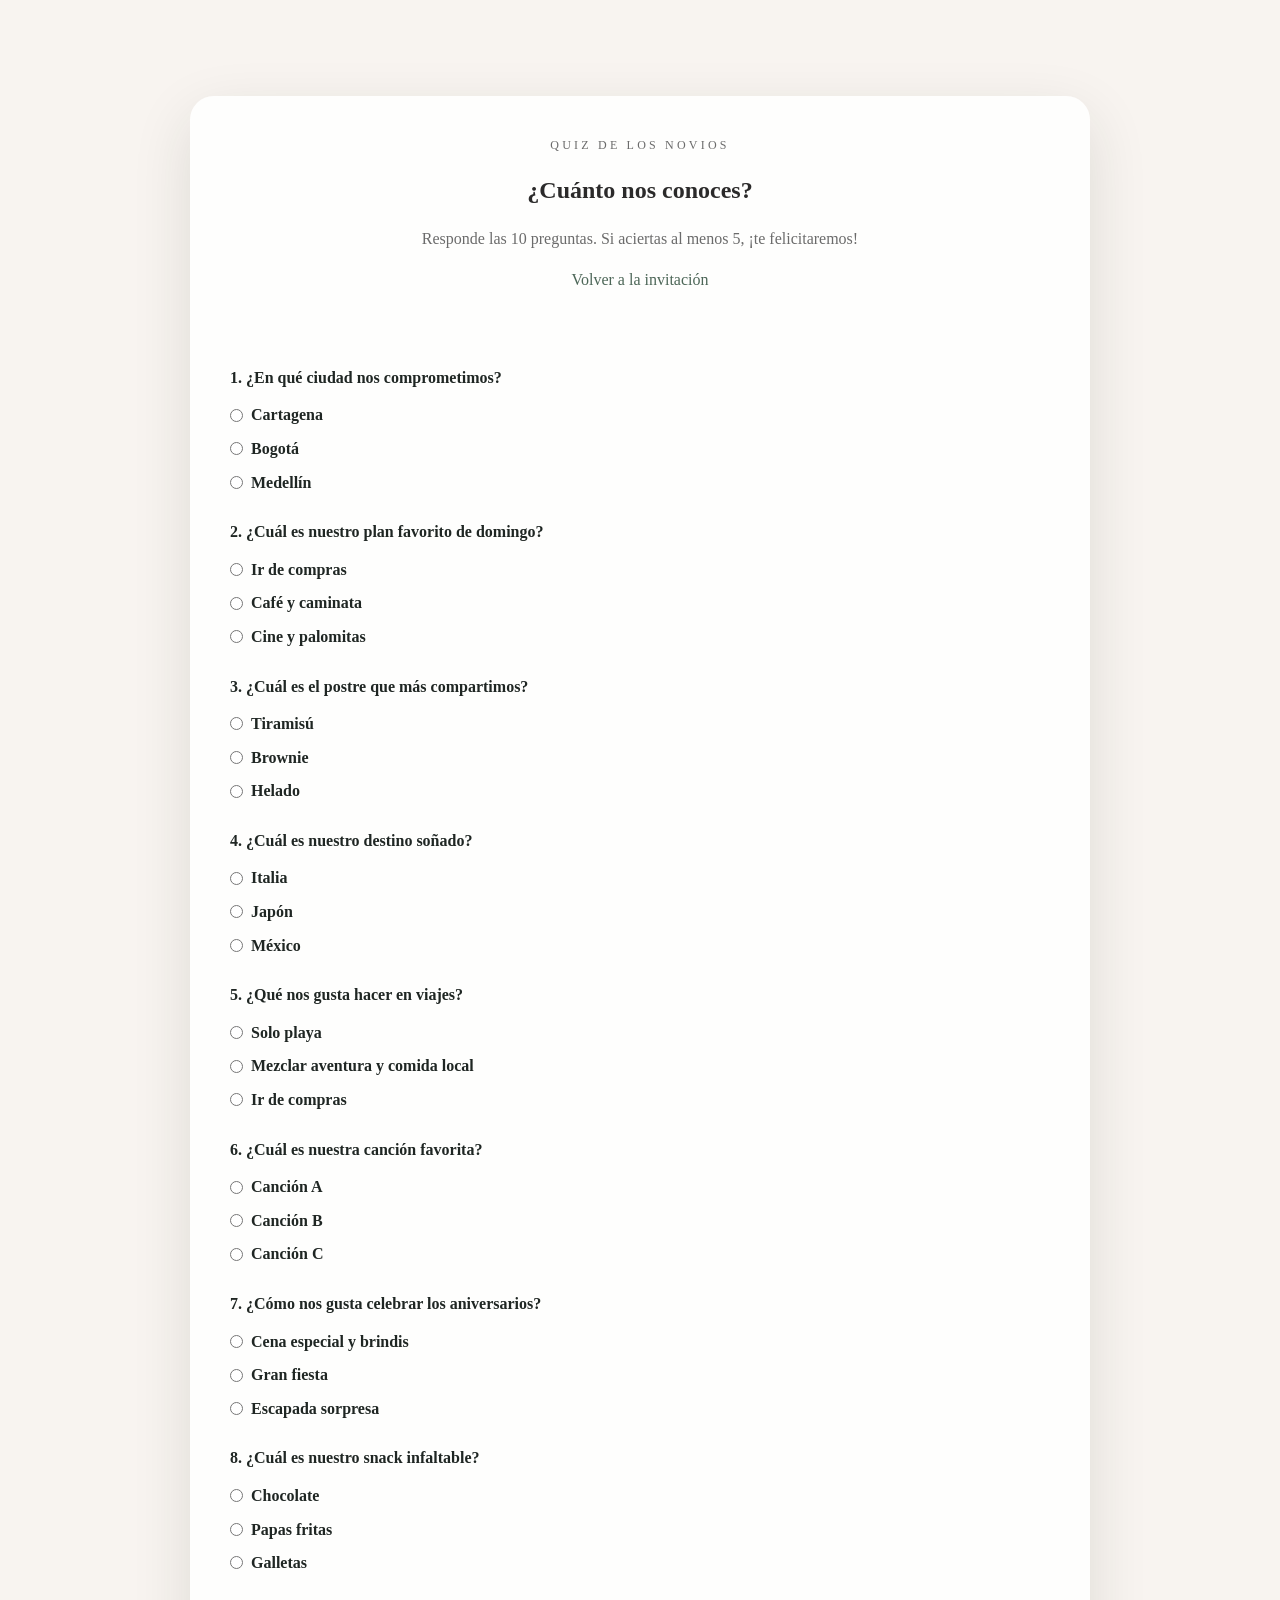
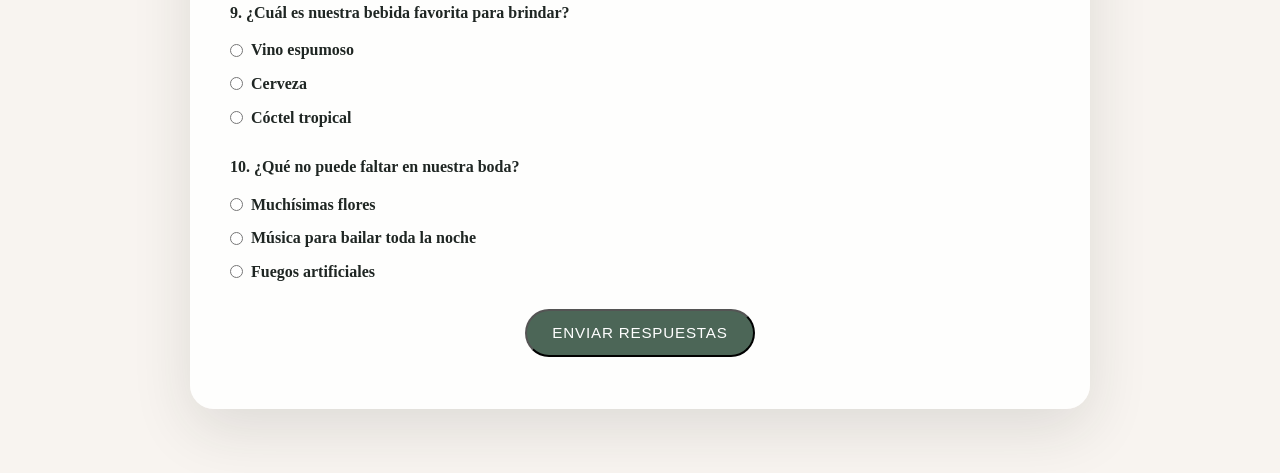
==== quiz.html @ 8220c8b2 "Update wedding site content and add quiz" ====
<!DOCTYPE html>
<html lang="es">
  <head>
    <meta charset="UTF-8" />
    <meta name="viewport" content="width=device-width, initial-scale=1.0" />
    <title>Quiz | Alejandra & Camilo</title>
    <link rel="stylesheet" href="styles.css" />
  </head>
  <body class="quiz-page">
    <main class="quiz-wrapper">
      <section class="quiz-card">
        <div class="section-heading">
          <p class="eyebrow">Quiz de los novios</p>
          <h1>¿Cuánto nos conoces?</h1>
          <p>Responde las 10 preguntas. Si aciertas al menos 5, ¡te felicitaremos!</p>
          <a class="text-link" href="index.html">Volver a la invitación</a>
        </div>

        <form class="quiz-form">
          <div class="quiz-question">
            <label>1. ¿En qué ciudad nos comprometimos?</label>
            <div class="quiz-options">
              <label><input type="radio" name="q1" value="cartagena" data-correct="true" /> Cartagena</label>
              <label><input type="radio" name="q1" value="bogota" /> Bogotá</label>
              <label><input type="radio" name="q1" value="medellin" /> Medellín</label>
            </div>
          </div>

          <div class="quiz-question">
            <label>2. ¿Cuál es nuestro plan favorito de domingo?</label>
            <div class="quiz-options">
              <label><input type="radio" name="q2" value="paseo" /> Ir de compras</label>
              <label><input type="radio" name="q2" value="cafe" data-correct="true" /> Café y caminata</label>
              <label><input type="radio" name="q2" value="cine" /> Cine y palomitas</label>
            </div>
          </div>

          <div class="quiz-question">
            <label>3. ¿Cuál es el postre que más compartimos?</label>
            <div class="quiz-options">
              <label><input type="radio" name="q3" value="tiramisu" data-correct="true" /> Tiramisú</label>
              <label><input type="radio" name="q3" value="brownie" /> Brownie</label>
              <label><input type="radio" name="q3" value="helado" /> Helado</label>
            </div>
          </div>

          <div class="quiz-question">
            <label>4. ¿Cuál es nuestro destino soñado?</label>
            <div class="quiz-options">
              <label><input type="radio" name="q4" value="italia" data-correct="true" /> Italia</label>
              <label><input type="radio" name="q4" value="japon" /> Japón</label>
              <label><input type="radio" name="q4" value="mexico" /> México</label>
            </div>
          </div>

          <div class="quiz-question">
            <label>5. ¿Qué nos gusta hacer en viajes?</label>
            <div class="quiz-options">
              <label><input type="radio" name="q5" value="playa" /> Solo playa</label>
              <label><input type="radio" name="q5" value="aventura" data-correct="true" /> Mezclar aventura y comida local</label>
              <label><input type="radio" name="q5" value="shopping" /> Ir de compras</label>
            </div>
          </div>

          <div class="quiz-question">
            <label>6. ¿Cuál es nuestra canción favorita?</label>
            <div class="quiz-options">
              <label><input type="radio" name="q6" value="cancion1" /> Canción A</label>
              <label><input type="radio" name="q6" value="cancion2" data-correct="true" /> Canción B</label>
              <label><input type="radio" name="q6" value="cancion3" /> Canción C</label>
            </div>
          </div>

          <div class="quiz-question">
            <label>7. ¿Cómo nos gusta celebrar los aniversarios?</label>
            <div class="quiz-options">
              <label><input type="radio" name="q7" value="cena" data-correct="true" /> Cena especial y brindis</label>
              <label><input type="radio" name="q7" value="fiesta" /> Gran fiesta</label>
              <label><input type="radio" name="q7" value="viaje" /> Escapada sorpresa</label>
            </div>
          </div>

          <div class="quiz-question">
            <label>8. ¿Cuál es nuestro snack infaltable?</label>
            <div class="quiz-options">
              <label><input type="radio" name="q8" value="chocolate" data-correct="true" /> Chocolate</label>
              <label><input type="radio" name="q8" value="papas" /> Papas fritas</label>
              <label><input type="radio" name="q8" value="galletas" /> Galletas</label>
            </div>
          </div>

          <div class="quiz-question">
            <label>9. ¿Cuál es nuestra bebida favorita para brindar?</label>
            <div class="quiz-options">
              <label><input type="radio" name="q9" value="vino" data-correct="true" /> Vino espumoso</label>
              <label><input type="radio" name="q9" value="cerveza" /> Cerveza</label>
              <label><input type="radio" name="q9" value="coctel" /> Cóctel tropical</label>
            </div>
          </div>

          <div class="quiz-question">
            <label>10. ¿Qué no puede faltar en nuestra boda?</label>
            <div class="quiz-options">
              <label><input type="radio" name="q10" value="flores" /> Muchísimas flores</label>
              <label><input type="radio" name="q10" value="baile" data-correct="true" /> Música para bailar toda la noche</label>
              <label><input type="radio" name="q10" value="fuegos" /> Fuegos artificiales</label>
            </div>
          </div>

          <div class="quiz-actions">
            <button class="primary-button" type="submit">Enviar respuestas</button>
            <p class="quiz-result" aria-live="polite"></p>
          </div>
        </form>
      </section>
    </main>

    <script src="quiz.js"></script>
  </body>
</html>
---- styles.css ----
:root {
  color-scheme: light;
  --white: #ffffff;
  --cream: #f8f4f0;
  --beige: #efe7df;
  --sage: #8ca595;
  --olive: #4c6657;
  --charcoal: #1f2623;
  --text: #2b2a2a;
  --muted: #6b6b6b;
  --shadow: 0 20px 60px rgba(31, 38, 35, 0.12);
}

* {
  box-sizing: border-box;
  margin: 0;
  padding: 0;
}

body {
  font-family: "Bodoni MT", "Didot", "Times New Roman", serif;
  color: var(--text);
  background: var(--cream);
  line-height: 1.6;
  scroll-behavior: smooth;
}

a {
  color: inherit;
  text-decoration: none;
}

.site-header {
  position: sticky;
  top: 0;
  z-index: 1000;
  background: rgba(248, 244, 240, 0.92);
  backdrop-filter: blur(10px);
  border-bottom: 1px solid rgba(31, 38, 35, 0.08);
}

.navbar {
  display: flex;
  align-items: center;
  justify-content: space-between;
  padding: 1rem 1.5rem;
  max-width: 1080px;
  margin: 0 auto;
  gap: 1rem;
}

.logo {
  font-family: "Bodoni MT", "Didot", "Times New Roman", serif;
  font-size: 1.2rem;
  letter-spacing: 0.12rem;
  text-transform: uppercase;
  color: var(--olive);
}

.nav-toggle {
  border: none;
  background: none;
  display: flex;
  flex-direction: column;
  gap: 0.35rem;
  cursor: pointer;
}

.nav-toggle span {
  width: 1.6rem;
  height: 2px;
  background: var(--charcoal);
  border-radius: 999px;
}

.nav-links {
  position: absolute;
  top: 100%;
  left: 0;
  right: 0;
  background: var(--cream);
  display: none;
  flex-direction: column;
  gap: 0.75rem;
  padding: 1rem 1.5rem 1.5rem;
  border-bottom: 1px solid rgba(31, 38, 35, 0.08);
}

.nav-links a {
  font-size: 0.95rem;
  color: var(--charcoal);
}

.nav-links.show {
  display: flex;
}

.language-toggle {
  border: 1px solid rgba(31, 38, 35, 0.2);
  background: var(--white);
  border-radius: 999px;
  padding: 0.4rem 0.9rem;
  font-size: 0.8rem;
  letter-spacing: 0.05rem;
  cursor: pointer;
  display: inline-flex;
  align-items: center;
  gap: 0.35rem;
  color: var(--muted);
}

.language-toggle .lang-option.active {
  color: var(--olive);
  font-weight: 600;
}

.language-toggle .lang-divider {
  color: var(--muted);
}

.hero {
  min-height: 85vh;
  display: flex;
  align-items: center;
  justify-content: center;
  background: linear-gradient(180deg, rgba(248, 244, 240, 0.9), rgba(248, 244, 240, 0.5)),
    url("[data-uri]") center/cover;
  padding: 6rem 1.5rem 4rem;
}

.hero-content {
  background: rgba(255, 255, 255, 0.68);
  padding: 2.5rem 2rem;
  border-radius: 24px;
  text-align: center;
  max-width: 520px;
  box-shadow: var(--shadow);
  display: grid;
  gap: 0.4rem;
  line-height: 1.2;
}

.eyebrow {
  text-transform: uppercase;
  letter-spacing: 0.2rem;
  font-size: 0.75rem;
  color: var(--sage);
  margin-bottom: 0.15rem;
}

.hero h1 {
  font-family: "Bodoni MT", "Didot", "Times New Roman", serif;
  font-size: clamp(2.6rem, 6vw, 3.6rem);
  color: var(--charcoal);
  margin-bottom: 0.2rem;
  font-weight: 500;
  line-height: 1.05;
}

html[lang="es"] .hero h1 {
  font-weight: 700;
}

.hero-date {
  color: var(--muted);
  margin-bottom: 0.9rem;
  line-height: 1.2;
}

.primary-button {
  display: inline-flex;
  align-items: center;
  justify-content: center;
  padding: 0.85rem 1.6rem;
  border-radius: 999px;
  background: var(--olive);
  color: var(--white);
  font-size: 0.95rem;
  letter-spacing: 0.05rem;
  text-transform: uppercase;
}

.section {
  padding: 4rem 1.5rem;
  max-width: 1080px;
  margin: 0 auto;
}

.section-heading {
  text-align: center;
  margin-bottom: 2.5rem;
  display: grid;
  gap: 1rem;
}

.section-heading h2 {
  font-family: "Bodoni MT", "Didot", "Times New Roman", serif;
  font-size: clamp(2rem, 4vw, 2.6rem);
  color: var(--charcoal);
}

.section-heading p {
  max-width: 650px;
  margin: 0 auto;
  color: var(--muted);
}

.card-grid {
  display: grid;
  gap: 1.5rem;
}

.media-grid {
  display: grid;
  gap: 1.5rem;
  margin-top: 2.5rem;
}

.media-card {
  background: var(--white);
  padding: 1rem;
  border-radius: 20px;
  box-shadow: var(--shadow);
  display: grid;
  gap: 0.75rem;
  text-align: center;
}

.media-card img,
.media-card iframe {
  width: 100%;
  border-radius: 16px;
  border: none;
  min-height: 260px;
}

.media-caption {
  color: var(--muted);
  font-size: 0.95rem;
}

.card {
  background: var(--white);
  padding: 1.8rem;
  border-radius: 20px;
  box-shadow: var(--shadow);
  text-align: center;
}

.card h3 {
  font-family: "Bodoni MT", "Didot", "Times New Roman", serif;
  margin-bottom: 0.5rem;
  font-size: 1.3rem;
  color: var(--charcoal);
}

.countdown {
  display: grid;
  gap: 1rem;
  grid-template-columns: repeat(auto-fit, minmax(120px, 1fr));
  max-width: 720px;
  margin: 0 auto;
}

.countdown-item {
  background: var(--white);
  border-radius: 20px;
  padding: 1.5rem 1rem;
  text-align: center;
  box-shadow: var(--shadow);
  display: grid;
  gap: 0.4rem;
}

.countdown-value {
  font-size: clamp(2rem, 4vw, 2.6rem);
  color: var(--charcoal);
  font-weight: 600;
}

.countdown-label {
  color: var(--muted);
  font-size: 0.9rem;
  text-transform: uppercase;
  letter-spacing: 0.08rem;
}

.card iframe {
  width: 100%;
  border: none;
  border-radius: 16px;
  min-height: 220px;
  margin-top: 1rem;
}

.text-link {
  font-weight: 500;
  color: var(--olive);
}

.accordion {
  max-width: 720px;
  margin: 0 auto;
  display: grid;
  gap: 0.75rem;
}

.accordion-item {
  display: flex;
  justify-content: space-between;
  align-items: center;
  width: 100%;
  background: var(--white);
  border: none;
  padding: 1rem 1.5rem;
  border-radius: 16px;
  font-size: 1rem;
  font-family: inherit;
  cursor: pointer;
  box-shadow: var(--shadow);
}

.accordion-panel {
  background: var(--white);
  padding: 0 1.5rem 1rem;
  border-radius: 0 0 16px 16px;
  display: none;
  margin-top: -0.75rem;
  box-shadow: var(--shadow);
  font-family: inherit;
}

.accordion-panel.open {
  display: block;
}

.accordion-icon {
  font-size: 1.3rem;
  color: var(--sage);
}

.registry-links {
  display: flex;
  flex-direction: column;
  gap: 0.75rem;
  align-items: center;
}

.registry-details {
  display: grid;
  gap: 1.5rem;
}

.registry-handle {
  font-weight: 600;
  color: var(--olive);
}

.list {
  list-style: none;
  display: grid;
  gap: 0.35rem;
  color: var(--muted);
  padding: 0;
  margin: 0.75rem 0 0;
}

.quiz-page {
  background: var(--cream);
}

.quiz-wrapper {
  min-height: 100vh;
  display: grid;
  place-items: center;
  padding: 6rem 1.5rem 4rem;
}

.quiz-card {
  width: min(900px, 100%);
  background: rgba(255, 255, 255, 0.9);
  border-radius: 24px;
  padding: 2.5rem;
  box-shadow: var(--shadow);
  display: grid;
  gap: 2rem;
}

.quiz-form {
  display: grid;
  gap: 1.5rem;
}

.quiz-question {
  display: grid;
  gap: 0.75rem;
}

.quiz-question label {
  font-weight: 600;
  color: var(--charcoal);
}

.quiz-options {
  display: grid;
  gap: 0.5rem;
  color: var(--muted);
}

.quiz-options label {
  display: flex;
  gap: 0.5rem;
  align-items: center;
}

.quiz-actions {
  display: flex;
  flex-direction: column;
  gap: 0.75rem;
  align-items: center;
}

.quiz-result {
  font-weight: 600;
  color: var(--olive);
}

.card .list {
  text-align: left;
}

.site-footer {
  padding: 2.5rem 1.5rem;
  text-align: center;
  background: var(--beige);
  display: grid;
  gap: 0.75rem;
}

@media (min-width: 768px) {
  .nav-toggle {
    display: none;
  }

  .nav-links {
    position: static;
    display: flex;
    flex-direction: row;
    gap: 1rem;
    padding: 0;
    border: none;
    background: transparent;
  }

  .hero {
    padding-top: 7rem;
  }

  .card-grid {
    grid-template-columns: repeat(2, minmax(0, 1fr));
  }

  .media-grid,
  .registry-details {
    grid-template-columns: repeat(2, minmax(0, 1fr));
  }
}

@media (min-width: 1024px) {
  .section {
    padding: 5rem 2rem;
  }
}
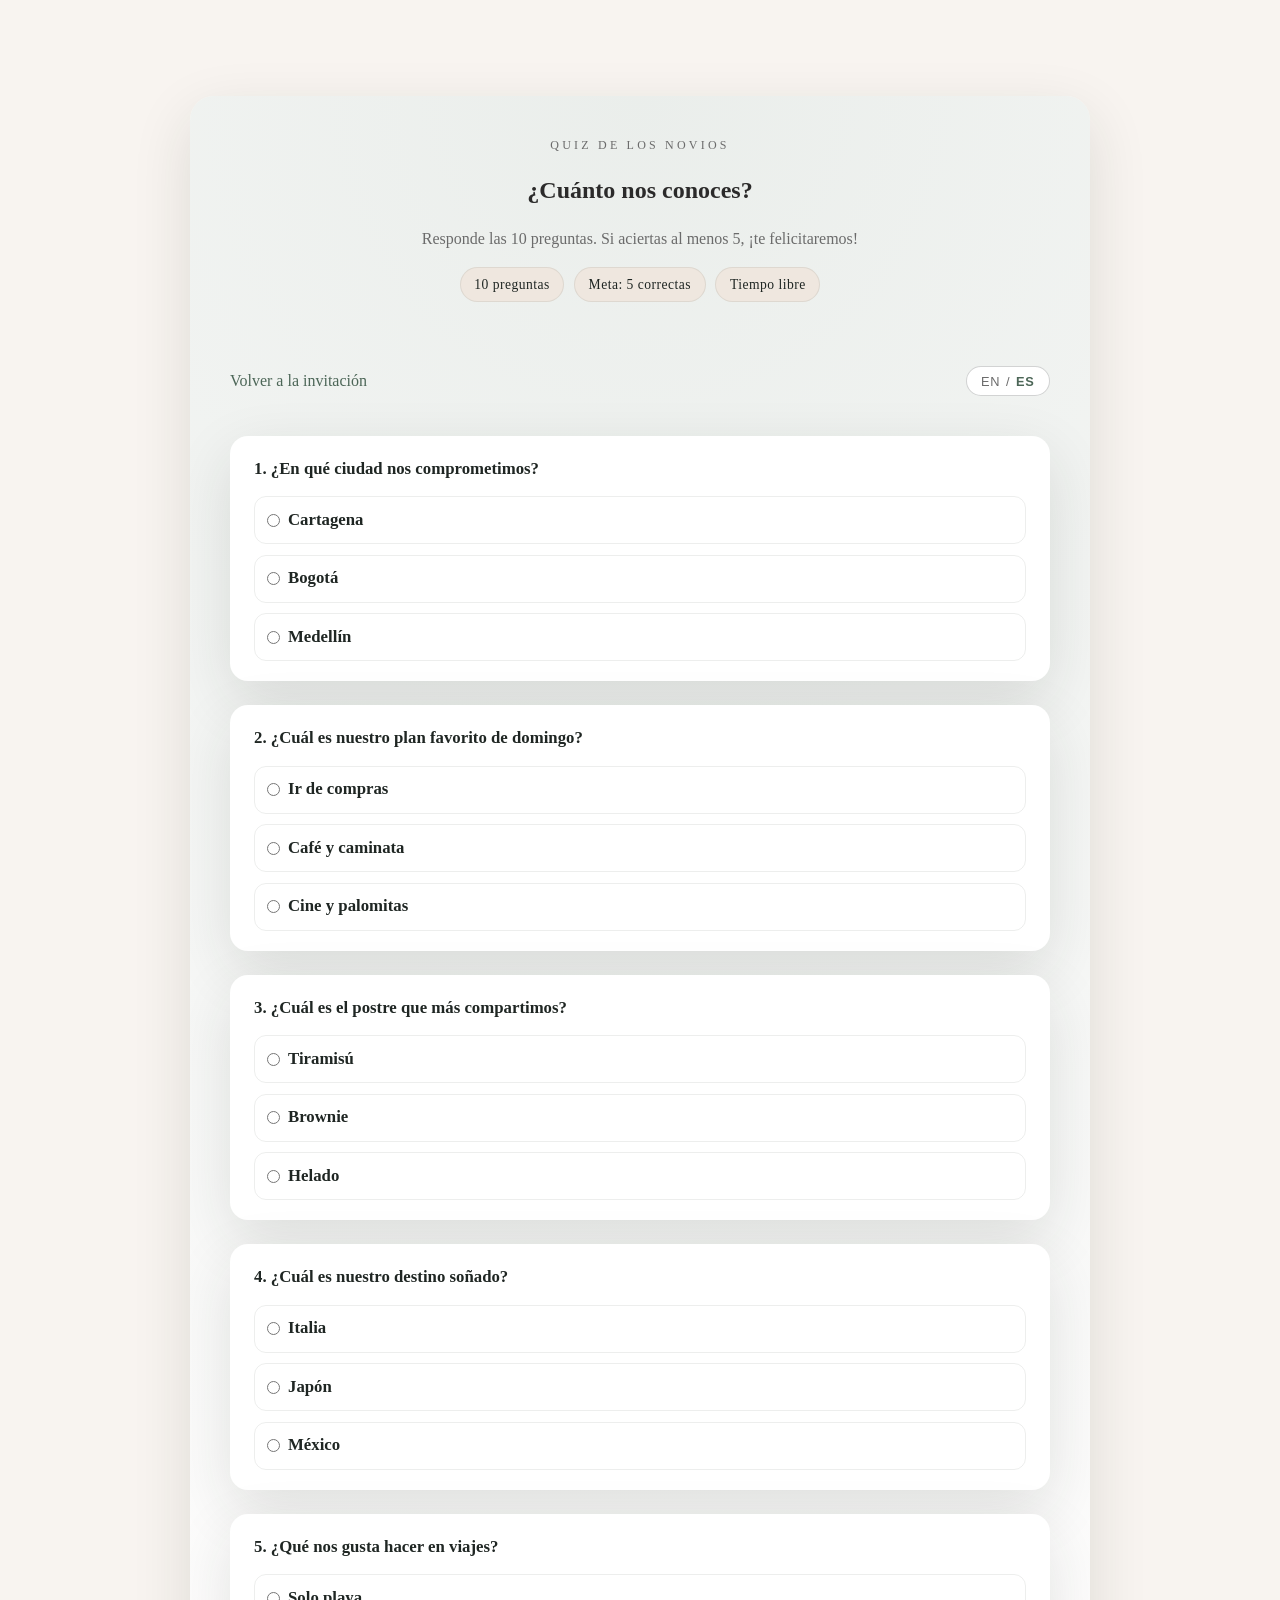
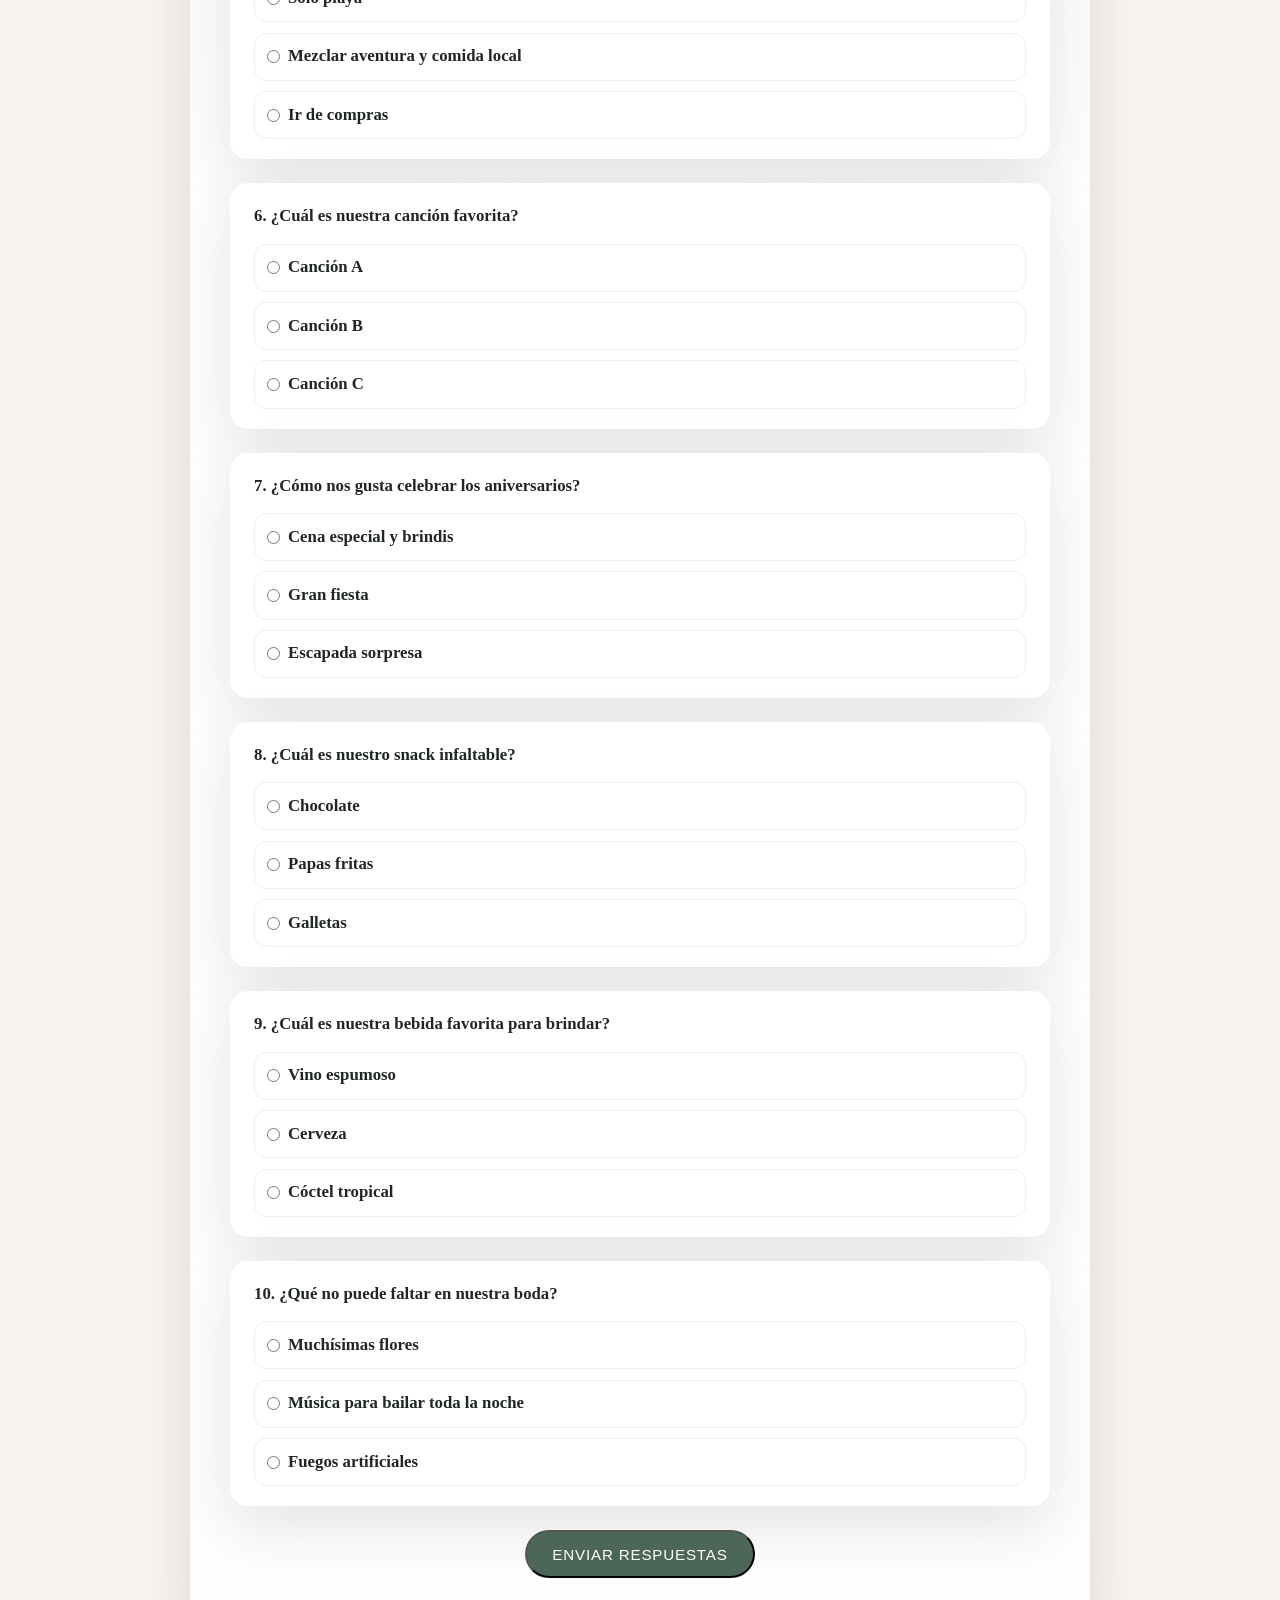
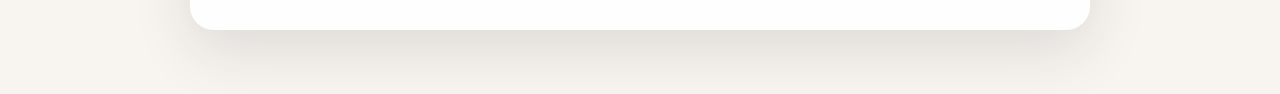
==== commit b5e95f59: "Enhance quiz styling and nav label" ====
--- a/quiz.html
+++ b/quiz.html
@@ -9,106 +9,120 @@
   <body class="quiz-page">
     <main class="quiz-wrapper">
       <section class="quiz-card">
-        <div class="section-heading">
-          <p class="eyebrow">Quiz de los novios</p>
-          <h1>¿Cuánto nos conoces?</h1>
-          <p>Responde las 10 preguntas. Si aciertas al menos 5, ¡te felicitaremos!</p>
-          <a class="text-link" href="index.html">Volver a la invitación</a>
-        </div>
+        <header class="quiz-header">
+          <div class="section-heading">
+            <p class="eyebrow" data-i18n="quiz_eyebrow">Quiz de los novios</p>
+            <h1 data-i18n="quiz_title_main">¿Cuánto nos conoces?</h1>
+            <p data-i18n="quiz_intro">Responde las 10 preguntas. Si aciertas al menos 5, ¡te felicitaremos!</p>
+            <div class="quiz-meta">
+              <span class="quiz-badge" data-i18n="quiz_questions">10 preguntas</span>
+              <span class="quiz-badge" data-i18n="quiz_goal">Meta: 5 correctas</span>
+              <span class="quiz-badge" data-i18n="quiz_time">Tiempo libre</span>
+            </div>
+          </div>
+          <div class="quiz-header-actions">
+            <a class="text-link" href="index.html" data-i18n="quiz_back">Volver a la invitación</a>
+            <button class="language-toggle" id="quizLanguageToggle" type="button" aria-label="Toggle language">
+              <span class="lang-option" data-lang="en">EN</span>
+              <span class="lang-divider">/</span>
+              <span class="lang-option" data-lang="es">ES</span>
+            </button>
+          </div>
+        </header>
 
         <form class="quiz-form">
           <div class="quiz-question">
-            <label>1. ¿En qué ciudad nos comprometimos?</label>
+            <label><span data-i18n="quiz_q1">1. ¿En qué ciudad nos comprometimos?</span></label>
             <div class="quiz-options">
-              <label><input type="radio" name="q1" value="cartagena" data-correct="true" /> Cartagena</label>
-              <label><input type="radio" name="q1" value="bogota" /> Bogotá</label>
-              <label><input type="radio" name="q1" value="medellin" /> Medellín</label>
+              <label><input type="radio" name="q1" value="cartagena" data-correct="true" /> <span data-i18n="quiz_q1_a1">Cartagena</span></label>
+              <label><input type="radio" name="q1" value="bogota" /> <span data-i18n="quiz_q1_a2">Bogotá</span></label>
+              <label><input type="radio" name="q1" value="medellin" /> <span data-i18n="quiz_q1_a3">Medellín</span></label>
             </div>
           </div>
 
           <div class="quiz-question">
-            <label>2. ¿Cuál es nuestro plan favorito de domingo?</label>
+            <label><span data-i18n="quiz_q2">2. ¿Cuál es nuestro plan favorito de domingo?</span></label>
             <div class="quiz-options">
-              <label><input type="radio" name="q2" value="paseo" /> Ir de compras</label>
-              <label><input type="radio" name="q2" value="cafe" data-correct="true" /> Café y caminata</label>
-              <label><input type="radio" name="q2" value="cine" /> Cine y palomitas</label>
+              <label><input type="radio" name="q2" value="paseo" /> <span data-i18n="quiz_q2_a1">Ir de compras</span></label>
+              <label><input type="radio" name="q2" value="cafe" data-correct="true" /> <span data-i18n="quiz_q2_a2">Café y caminata</span></label>
+              <label><input type="radio" name="q2" value="cine" /> <span data-i18n="quiz_q2_a3">Cine y palomitas</span></label>
             </div>
           </div>
 
           <div class="quiz-question">
-            <label>3. ¿Cuál es el postre que más compartimos?</label>
+            <label><span data-i18n="quiz_q3">3. ¿Cuál es el postre que más compartimos?</span></label>
             <div class="quiz-options">
-              <label><input type="radio" name="q3" value="tiramisu" data-correct="true" /> Tiramisú</label>
-              <label><input type="radio" name="q3" value="brownie" /> Brownie</label>
-              <label><input type="radio" name="q3" value="helado" /> Helado</label>
+              <label><input type="radio" name="q3" value="tiramisu" data-correct="true" /> <span data-i18n="quiz_q3_a1">Tiramisú</span></label>
+              <label><input type="radio" name="q3" value="brownie" /> <span data-i18n="quiz_q3_a2">Brownie</span></label>
+              <label><input type="radio" name="q3" value="helado" /> <span data-i18n="quiz_q3_a3">Helado</span></label>
             </div>
           </div>
 
           <div class="quiz-question">
-            <label>4. ¿Cuál es nuestro destino soñado?</label>
+            <label><span data-i18n="quiz_q4">4. ¿Cuál es nuestro destino soñado?</span></label>
             <div class="quiz-options">
-              <label><input type="radio" name="q4" value="italia" data-correct="true" /> Italia</label>
-              <label><input type="radio" name="q4" value="japon" /> Japón</label>
-              <label><input type="radio" name="q4" value="mexico" /> México</label>
+              <label><input type="radio" name="q4" value="italia" data-correct="true" /> <span data-i18n="quiz_q4_a1">Italia</span></label>
+              <label><input type="radio" name="q4" value="japon" /> <span data-i18n="quiz_q4_a2">Japón</span></label>
+              <label><input type="radio" name="q4" value="mexico" /> <span data-i18n="quiz_q4_a3">México</span></label>
             </div>
           </div>
 
           <div class="quiz-question">
-            <label>5. ¿Qué nos gusta hacer en viajes?</label>
+            <label><span data-i18n="quiz_q5">5. ¿Qué nos gusta hacer en viajes?</span></label>
             <div class="quiz-options">
-              <label><input type="radio" name="q5" value="playa" /> Solo playa</label>
-              <label><input type="radio" name="q5" value="aventura" data-correct="true" /> Mezclar aventura y comida local</label>
-              <label><input type="radio" name="q5" value="shopping" /> Ir de compras</label>
+              <label><input type="radio" name="q5" value="playa" /> <span data-i18n="quiz_q5_a1">Solo playa</span></label>
+              <label><input type="radio" name="q5" value="aventura" data-correct="true" /> <span data-i18n="quiz_q5_a2">Mezclar aventura y comida local</span></label>
+              <label><input type="radio" name="q5" value="shopping" /> <span data-i18n="quiz_q5_a3">Ir de compras</span></label>
             </div>
           </div>
 
           <div class="quiz-question">
-            <label>6. ¿Cuál es nuestra canción favorita?</label>
+            <label><span data-i18n="quiz_q6">6. ¿Cuál es nuestra canción favorita?</span></label>
             <div class="quiz-options">
-              <label><input type="radio" name="q6" value="cancion1" /> Canción A</label>
-              <label><input type="radio" name="q6" value="cancion2" data-correct="true" /> Canción B</label>
-              <label><input type="radio" name="q6" value="cancion3" /> Canción C</label>
+              <label><input type="radio" name="q6" value="cancion1" /> <span data-i18n="quiz_q6_a1">Canción A</span></label>
+              <label><input type="radio" name="q6" value="cancion2" data-correct="true" /> <span data-i18n="quiz_q6_a2">Canción B</span></label>
+              <label><input type="radio" name="q6" value="cancion3" /> <span data-i18n="quiz_q6_a3">Canción C</span></label>
             </div>
           </div>
 
           <div class="quiz-question">
-            <label>7. ¿Cómo nos gusta celebrar los aniversarios?</label>
+            <label><span data-i18n="quiz_q7">7. ¿Cómo nos gusta celebrar los aniversarios?</span></label>
             <div class="quiz-options">
-              <label><input type="radio" name="q7" value="cena" data-correct="true" /> Cena especial y brindis</label>
-              <label><input type="radio" name="q7" value="fiesta" /> Gran fiesta</label>
-              <label><input type="radio" name="q7" value="viaje" /> Escapada sorpresa</label>
+              <label><input type="radio" name="q7" value="cena" data-correct="true" /> <span data-i18n="quiz_q7_a1">Cena especial y brindis</span></label>
+              <label><input type="radio" name="q7" value="fiesta" /> <span data-i18n="quiz_q7_a2">Gran fiesta</span></label>
+              <label><input type="radio" name="q7" value="viaje" /> <span data-i18n="quiz_q7_a3">Escapada sorpresa</span></label>
             </div>
           </div>
 
           <div class="quiz-question">
-            <label>8. ¿Cuál es nuestro snack infaltable?</label>
+            <label><span data-i18n="quiz_q8">8. ¿Cuál es nuestro snack infaltable?</span></label>
             <div class="quiz-options">
-              <label><input type="radio" name="q8" value="chocolate" data-correct="true" /> Chocolate</label>
-              <label><input type="radio" name="q8" value="papas" /> Papas fritas</label>
-              <label><input type="radio" name="q8" value="galletas" /> Galletas</label>
+              <label><input type="radio" name="q8" value="chocolate" data-correct="true" /> <span data-i18n="quiz_q8_a1">Chocolate</span></label>
+              <label><input type="radio" name="q8" value="papas" /> <span data-i18n="quiz_q8_a2">Papas fritas</span></label>
+              <label><input type="radio" name="q8" value="galletas" /> <span data-i18n="quiz_q8_a3">Galletas</span></label>
             </div>
           </div>
 
           <div class="quiz-question">
-            <label>9. ¿Cuál es nuestra bebida favorita para brindar?</label>
+            <label><span data-i18n="quiz_q9">9. ¿Cuál es nuestra bebida favorita para brindar?</span></label>
             <div class="quiz-options">
-              <label><input type="radio" name="q9" value="vino" data-correct="true" /> Vino espumoso</label>
-              <label><input type="radio" name="q9" value="cerveza" /> Cerveza</label>
-              <label><input type="radio" name="q9" value="coctel" /> Cóctel tropical</label>
+              <label><input type="radio" name="q9" value="vino" data-correct="true" /> <span data-i18n="quiz_q9_a1">Vino espumoso</span></label>
+              <label><input type="radio" name="q9" value="cerveza" /> <span data-i18n="quiz_q9_a2">Cerveza</span></label>
+              <label><input type="radio" name="q9" value="coctel" /> <span data-i18n="quiz_q9_a3">Cóctel tropical</span></label>
             </div>
           </div>
 
           <div class="quiz-question">
-            <label>10. ¿Qué no puede faltar en nuestra boda?</label>
+            <label><span data-i18n="quiz_q10">10. ¿Qué no puede faltar en nuestra boda?</span></label>
             <div class="quiz-options">
-              <label><input type="radio" name="q10" value="flores" /> Muchísimas flores</label>
-              <label><input type="radio" name="q10" value="baile" data-correct="true" /> Música para bailar toda la noche</label>
-              <label><input type="radio" name="q10" value="fuegos" /> Fuegos artificiales</label>
+              <label><input type="radio" name="q10" value="flores" /> <span data-i18n="quiz_q10_a1">Muchísimas flores</span></label>
+              <label><input type="radio" name="q10" value="baile" data-correct="true" /> <span data-i18n="quiz_q10_a2">Música para bailar toda la noche</span></label>
+              <label><input type="radio" name="q10" value="fuegos" /> <span data-i18n="quiz_q10_a3">Fuegos artificiales</span></label>
             </div>
           </div>
 
           <div class="quiz-actions">
-            <button class="primary-button" type="submit">Enviar respuestas</button>
+            <button class="primary-button" type="submit" data-i18n="quiz_submit">Enviar respuestas</button>
             <p class="quiz-result" aria-live="polite"></p>
           </div>
         </form>
--- a/styles.css
+++ b/styles.css
@@ -129,15 +129,15 @@
 }
 
 .hero-content {
-  background: rgba(255, 255, 255, 0.68);
-  padding: 2.5rem 2rem;
+  background: rgba(255, 255, 255, 0.55);
+  padding: 2.25rem 2rem;
   border-radius: 24px;
   text-align: center;
   max-width: 520px;
   box-shadow: var(--shadow);
   display: grid;
-  gap: 0.4rem;
-  line-height: 1.2;
+  gap: 0.3rem;
+  line-height: 1.15;
 }
 
 .eyebrow {
@@ -152,7 +152,7 @@
   font-family: "Bodoni MT", "Didot", "Times New Roman", serif;
   font-size: clamp(2.6rem, 6vw, 3.6rem);
   color: var(--charcoal);
-  margin-bottom: 0.2rem;
+  margin-bottom: 0.35rem;
   font-weight: 500;
   line-height: 1.05;
 }
@@ -161,10 +161,22 @@
   font-weight: 700;
 }
 
+.hero-names {
+  display: grid;
+  justify-items: center;
+  gap: 0.25rem;
+}
+
+.hero-ampersand {
+  font-size: 1.4rem;
+  color: var(--olive);
+  letter-spacing: 0.15rem;
+}
+
 .hero-date {
   color: var(--muted);
-  margin-bottom: 0.9rem;
-  line-height: 1.2;
+  margin-bottom: 1rem;
+  line-height: 1.25;
 }
 
 .primary-button {
@@ -378,12 +390,58 @@
 
 .quiz-card {
   width: min(900px, 100%);
-  background: rgba(255, 255, 255, 0.9);
+  background: rgba(255, 255, 255, 0.94);
   border-radius: 24px;
   padding: 2.5rem;
   box-shadow: var(--shadow);
   display: grid;
-  gap: 2rem;
+  gap: 2.5rem;
+  position: relative;
+  overflow: hidden;
+}
+
+.quiz-card::before {
+  content: "";
+  position: absolute;
+  inset: 0;
+  background: radial-gradient(circle at top, rgba(140, 165, 149, 0.18), transparent 55%);
+  pointer-events: none;
+  z-index: 0;
+}
+
+.quiz-card > * {
+  position: relative;
+  z-index: 1;
+}
+
+.quiz-header {
+  display: grid;
+  gap: 1.5rem;
+}
+
+.quiz-header-actions {
+  display: flex;
+  flex-wrap: wrap;
+  gap: 1rem;
+  align-items: center;
+  justify-content: space-between;
+}
+
+.quiz-meta {
+  display: flex;
+  flex-wrap: wrap;
+  justify-content: center;
+  gap: 0.6rem;
+}
+
+.quiz-badge {
+  background: var(--beige);
+  color: var(--charcoal);
+  border-radius: 999px;
+  padding: 0.35rem 0.85rem;
+  font-size: 0.85rem;
+  letter-spacing: 0.03rem;
+  border: 1px solid rgba(31, 38, 35, 0.08);
 }
 
 .quiz-form {
@@ -393,24 +451,42 @@
 
 .quiz-question {
   display: grid;
-  gap: 0.75rem;
+  gap: 0.85rem;
+  background: var(--white);
+  border-radius: 18px;
+  padding: 1.25rem 1.5rem;
+  box-shadow: var(--shadow);
 }
 
 .quiz-question label {
   font-weight: 600;
   color: var(--charcoal);
+  font-size: 1.05rem;
 }
 
 .quiz-options {
   display: grid;
+  gap: 0.65rem;
+  color: var(--muted);
+}
+
+.quiz-options label {
+  display: flex;
   gap: 0.5rem;
-  color: var(--muted);
-}
-
-.quiz-options label {
-  display: flex;
-  gap: 0.5rem;
-  align-items: center;
+  align-items: center;
+  padding: 0.6rem 0.75rem;
+  border-radius: 12px;
+  border: 1px solid rgba(31, 38, 35, 0.08);
+  transition: background 0.2s ease, border-color 0.2s ease;
+}
+
+.quiz-options input {
+  accent-color: var(--olive);
+}
+
+.quiz-options label:hover {
+  background: rgba(140, 165, 149, 0.12);
+  border-color: rgba(76, 102, 87, 0.2);
 }
 
 .quiz-actions {
@@ -418,11 +494,27 @@
   flex-direction: column;
   gap: 0.75rem;
   align-items: center;
+  text-align: center;
 }
 
 .quiz-result {
   font-weight: 600;
   color: var(--olive);
+}
+
+@media (max-width: 640px) {
+  .quiz-card {
+    padding: 2rem 1.5rem;
+  }
+
+  .quiz-header-actions {
+    flex-direction: column;
+    align-items: center;
+  }
+
+  .quiz-actions .primary-button {
+    width: 100%;
+  }
 }
 
 .card .list {
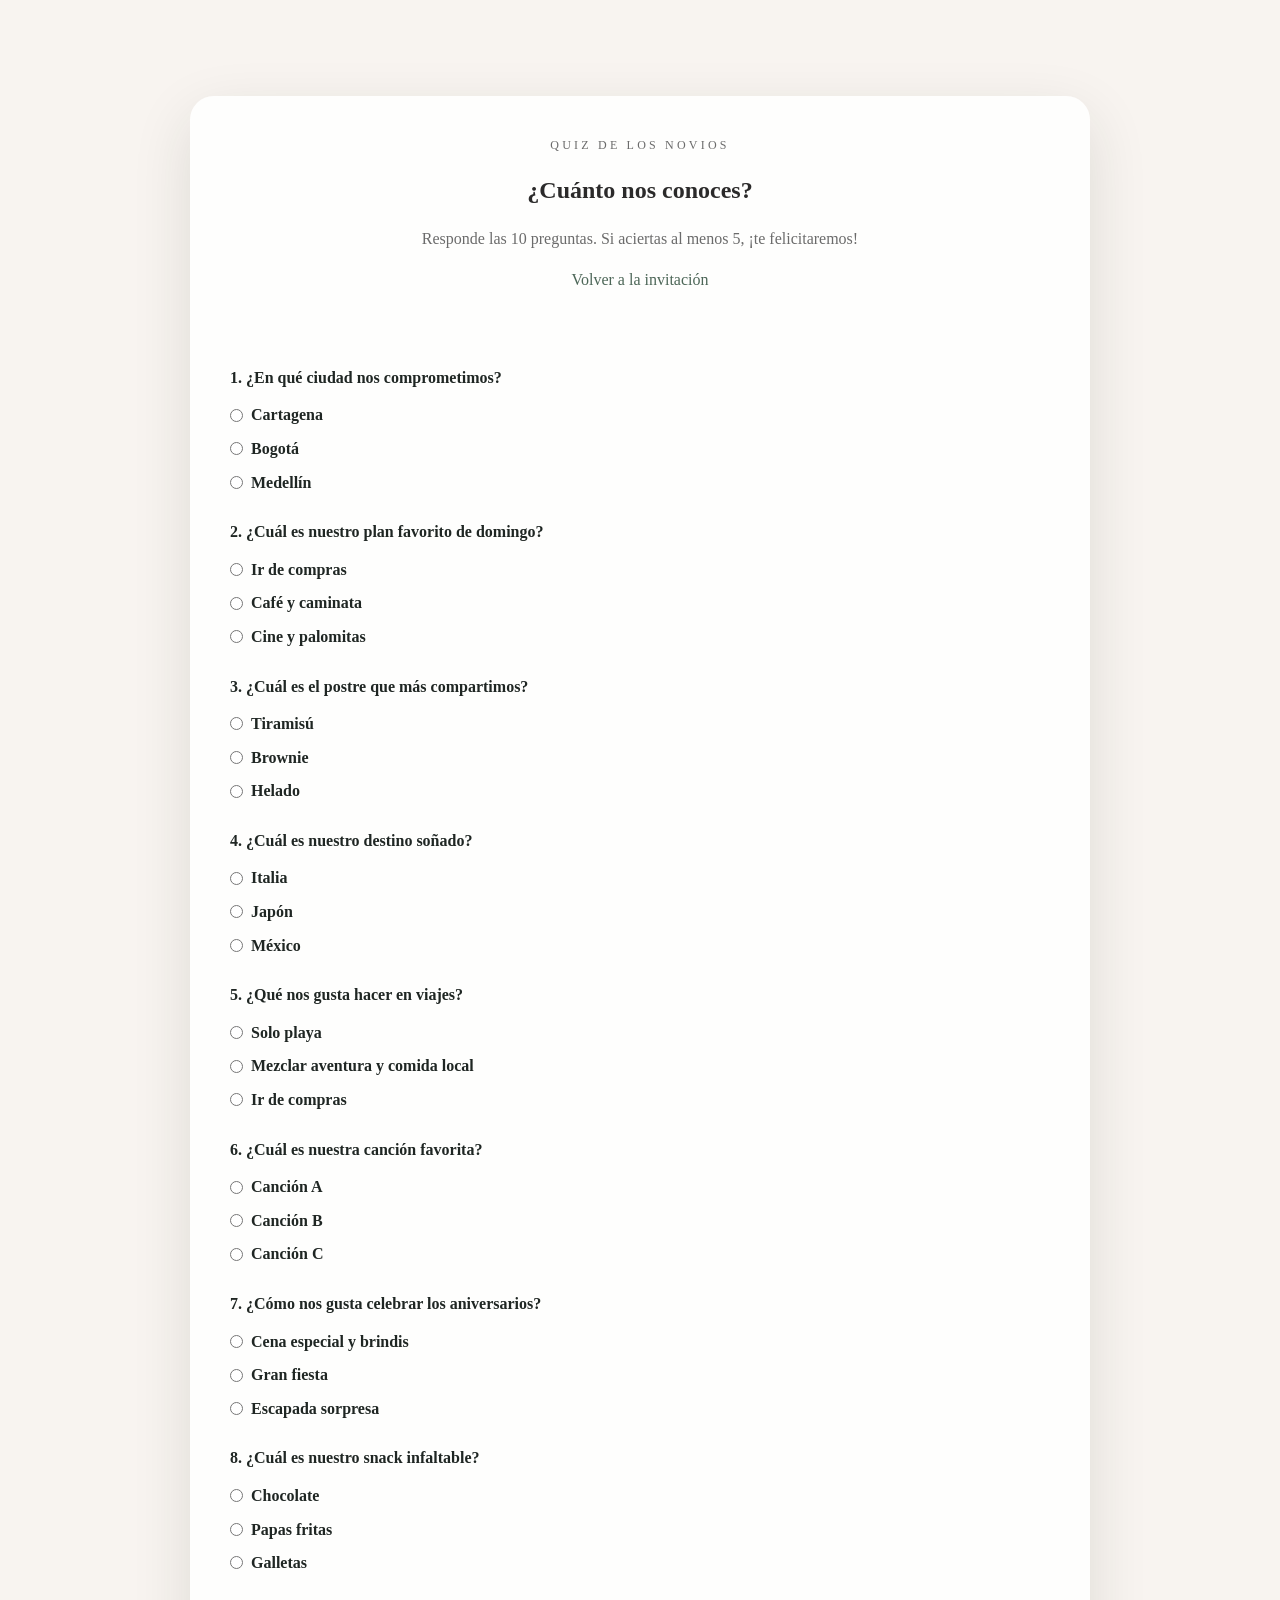
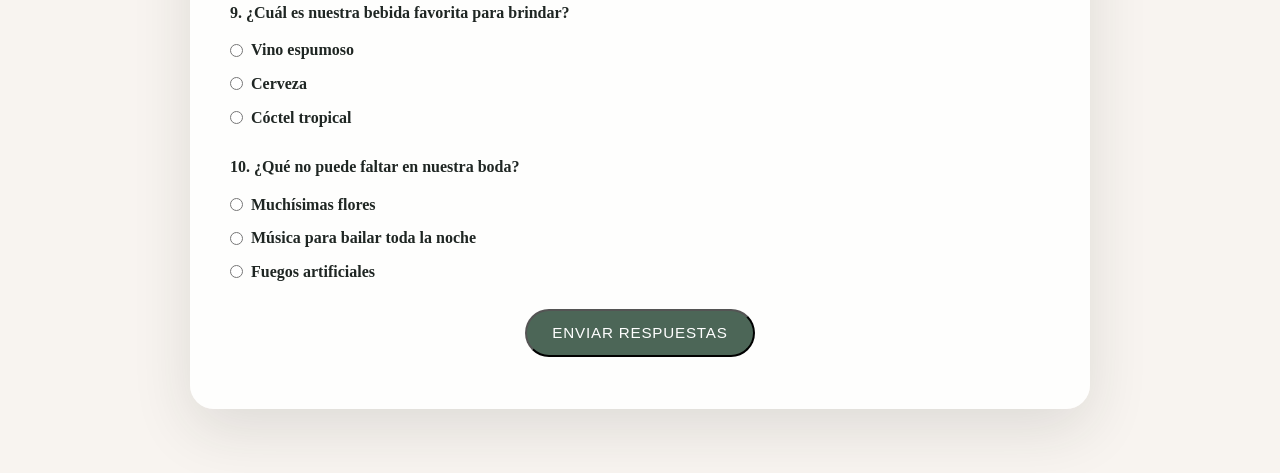
==== commit 77d5b612: "Merge branch 'master' into codex/update-ui-elements-and-add-quiz-feature-2qchok" ====
--- a/quiz.html
+++ b/quiz.html
@@ -9,120 +9,106 @@
   <body class="quiz-page">
     <main class="quiz-wrapper">
       <section class="quiz-card">
-        <header class="quiz-header">
-          <div class="section-heading">
-            <p class="eyebrow" data-i18n="quiz_eyebrow">Quiz de los novios</p>
-            <h1 data-i18n="quiz_title_main">¿Cuánto nos conoces?</h1>
-            <p data-i18n="quiz_intro">Responde las 10 preguntas. Si aciertas al menos 5, ¡te felicitaremos!</p>
-            <div class="quiz-meta">
-              <span class="quiz-badge" data-i18n="quiz_questions">10 preguntas</span>
-              <span class="quiz-badge" data-i18n="quiz_goal">Meta: 5 correctas</span>
-              <span class="quiz-badge" data-i18n="quiz_time">Tiempo libre</span>
-            </div>
-          </div>
-          <div class="quiz-header-actions">
-            <a class="text-link" href="index.html" data-i18n="quiz_back">Volver a la invitación</a>
-            <button class="language-toggle" id="quizLanguageToggle" type="button" aria-label="Toggle language">
-              <span class="lang-option" data-lang="en">EN</span>
-              <span class="lang-divider">/</span>
-              <span class="lang-option" data-lang="es">ES</span>
-            </button>
-          </div>
-        </header>
+        <div class="section-heading">
+          <p class="eyebrow">Quiz de los novios</p>
+          <h1>¿Cuánto nos conoces?</h1>
+          <p>Responde las 10 preguntas. Si aciertas al menos 5, ¡te felicitaremos!</p>
+          <a class="text-link" href="index.html">Volver a la invitación</a>
+        </div>
 
         <form class="quiz-form">
           <div class="quiz-question">
-            <label><span data-i18n="quiz_q1">1. ¿En qué ciudad nos comprometimos?</span></label>
+            <label>1. ¿En qué ciudad nos comprometimos?</label>
             <div class="quiz-options">
-              <label><input type="radio" name="q1" value="cartagena" data-correct="true" /> <span data-i18n="quiz_q1_a1">Cartagena</span></label>
-              <label><input type="radio" name="q1" value="bogota" /> <span data-i18n="quiz_q1_a2">Bogotá</span></label>
-              <label><input type="radio" name="q1" value="medellin" /> <span data-i18n="quiz_q1_a3">Medellín</span></label>
+              <label><input type="radio" name="q1" value="cartagena" data-correct="true" /> Cartagena</label>
+              <label><input type="radio" name="q1" value="bogota" /> Bogotá</label>
+              <label><input type="radio" name="q1" value="medellin" /> Medellín</label>
             </div>
           </div>
 
           <div class="quiz-question">
-            <label><span data-i18n="quiz_q2">2. ¿Cuál es nuestro plan favorito de domingo?</span></label>
+            <label>2. ¿Cuál es nuestro plan favorito de domingo?</label>
             <div class="quiz-options">
-              <label><input type="radio" name="q2" value="paseo" /> <span data-i18n="quiz_q2_a1">Ir de compras</span></label>
-              <label><input type="radio" name="q2" value="cafe" data-correct="true" /> <span data-i18n="quiz_q2_a2">Café y caminata</span></label>
-              <label><input type="radio" name="q2" value="cine" /> <span data-i18n="quiz_q2_a3">Cine y palomitas</span></label>
+              <label><input type="radio" name="q2" value="paseo" /> Ir de compras</label>
+              <label><input type="radio" name="q2" value="cafe" data-correct="true" /> Café y caminata</label>
+              <label><input type="radio" name="q2" value="cine" /> Cine y palomitas</label>
             </div>
           </div>
 
           <div class="quiz-question">
-            <label><span data-i18n="quiz_q3">3. ¿Cuál es el postre que más compartimos?</span></label>
+            <label>3. ¿Cuál es el postre que más compartimos?</label>
             <div class="quiz-options">
-              <label><input type="radio" name="q3" value="tiramisu" data-correct="true" /> <span data-i18n="quiz_q3_a1">Tiramisú</span></label>
-              <label><input type="radio" name="q3" value="brownie" /> <span data-i18n="quiz_q3_a2">Brownie</span></label>
-              <label><input type="radio" name="q3" value="helado" /> <span data-i18n="quiz_q3_a3">Helado</span></label>
+              <label><input type="radio" name="q3" value="tiramisu" data-correct="true" /> Tiramisú</label>
+              <label><input type="radio" name="q3" value="brownie" /> Brownie</label>
+              <label><input type="radio" name="q3" value="helado" /> Helado</label>
             </div>
           </div>
 
           <div class="quiz-question">
-            <label><span data-i18n="quiz_q4">4. ¿Cuál es nuestro destino soñado?</span></label>
+            <label>4. ¿Cuál es nuestro destino soñado?</label>
             <div class="quiz-options">
-              <label><input type="radio" name="q4" value="italia" data-correct="true" /> <span data-i18n="quiz_q4_a1">Italia</span></label>
-              <label><input type="radio" name="q4" value="japon" /> <span data-i18n="quiz_q4_a2">Japón</span></label>
-              <label><input type="radio" name="q4" value="mexico" /> <span data-i18n="quiz_q4_a3">México</span></label>
+              <label><input type="radio" name="q4" value="italia" data-correct="true" /> Italia</label>
+              <label><input type="radio" name="q4" value="japon" /> Japón</label>
+              <label><input type="radio" name="q4" value="mexico" /> México</label>
             </div>
           </div>
 
           <div class="quiz-question">
-            <label><span data-i18n="quiz_q5">5. ¿Qué nos gusta hacer en viajes?</span></label>
+            <label>5. ¿Qué nos gusta hacer en viajes?</label>
             <div class="quiz-options">
-              <label><input type="radio" name="q5" value="playa" /> <span data-i18n="quiz_q5_a1">Solo playa</span></label>
-              <label><input type="radio" name="q5" value="aventura" data-correct="true" /> <span data-i18n="quiz_q5_a2">Mezclar aventura y comida local</span></label>
-              <label><input type="radio" name="q5" value="shopping" /> <span data-i18n="quiz_q5_a3">Ir de compras</span></label>
+              <label><input type="radio" name="q5" value="playa" /> Solo playa</label>
+              <label><input type="radio" name="q5" value="aventura" data-correct="true" /> Mezclar aventura y comida local</label>
+              <label><input type="radio" name="q5" value="shopping" /> Ir de compras</label>
             </div>
           </div>
 
           <div class="quiz-question">
-            <label><span data-i18n="quiz_q6">6. ¿Cuál es nuestra canción favorita?</span></label>
+            <label>6. ¿Cuál es nuestra canción favorita?</label>
             <div class="quiz-options">
-              <label><input type="radio" name="q6" value="cancion1" /> <span data-i18n="quiz_q6_a1">Canción A</span></label>
-              <label><input type="radio" name="q6" value="cancion2" data-correct="true" /> <span data-i18n="quiz_q6_a2">Canción B</span></label>
-              <label><input type="radio" name="q6" value="cancion3" /> <span data-i18n="quiz_q6_a3">Canción C</span></label>
+              <label><input type="radio" name="q6" value="cancion1" /> Canción A</label>
+              <label><input type="radio" name="q6" value="cancion2" data-correct="true" /> Canción B</label>
+              <label><input type="radio" name="q6" value="cancion3" /> Canción C</label>
             </div>
           </div>
 
           <div class="quiz-question">
-            <label><span data-i18n="quiz_q7">7. ¿Cómo nos gusta celebrar los aniversarios?</span></label>
+            <label>7. ¿Cómo nos gusta celebrar los aniversarios?</label>
             <div class="quiz-options">
-              <label><input type="radio" name="q7" value="cena" data-correct="true" /> <span data-i18n="quiz_q7_a1">Cena especial y brindis</span></label>
-              <label><input type="radio" name="q7" value="fiesta" /> <span data-i18n="quiz_q7_a2">Gran fiesta</span></label>
-              <label><input type="radio" name="q7" value="viaje" /> <span data-i18n="quiz_q7_a3">Escapada sorpresa</span></label>
+              <label><input type="radio" name="q7" value="cena" data-correct="true" /> Cena especial y brindis</label>
+              <label><input type="radio" name="q7" value="fiesta" /> Gran fiesta</label>
+              <label><input type="radio" name="q7" value="viaje" /> Escapada sorpresa</label>
             </div>
           </div>
 
           <div class="quiz-question">
-            <label><span data-i18n="quiz_q8">8. ¿Cuál es nuestro snack infaltable?</span></label>
+            <label>8. ¿Cuál es nuestro snack infaltable?</label>
             <div class="quiz-options">
-              <label><input type="radio" name="q8" value="chocolate" data-correct="true" /> <span data-i18n="quiz_q8_a1">Chocolate</span></label>
-              <label><input type="radio" name="q8" value="papas" /> <span data-i18n="quiz_q8_a2">Papas fritas</span></label>
-              <label><input type="radio" name="q8" value="galletas" /> <span data-i18n="quiz_q8_a3">Galletas</span></label>
+              <label><input type="radio" name="q8" value="chocolate" data-correct="true" /> Chocolate</label>
+              <label><input type="radio" name="q8" value="papas" /> Papas fritas</label>
+              <label><input type="radio" name="q8" value="galletas" /> Galletas</label>
             </div>
           </div>
 
           <div class="quiz-question">
-            <label><span data-i18n="quiz_q9">9. ¿Cuál es nuestra bebida favorita para brindar?</span></label>
+            <label>9. ¿Cuál es nuestra bebida favorita para brindar?</label>
             <div class="quiz-options">
-              <label><input type="radio" name="q9" value="vino" data-correct="true" /> <span data-i18n="quiz_q9_a1">Vino espumoso</span></label>
-              <label><input type="radio" name="q9" value="cerveza" /> <span data-i18n="quiz_q9_a2">Cerveza</span></label>
-              <label><input type="radio" name="q9" value="coctel" /> <span data-i18n="quiz_q9_a3">Cóctel tropical</span></label>
+              <label><input type="radio" name="q9" value="vino" data-correct="true" /> Vino espumoso</label>
+              <label><input type="radio" name="q9" value="cerveza" /> Cerveza</label>
+              <label><input type="radio" name="q9" value="coctel" /> Cóctel tropical</label>
             </div>
           </div>
 
           <div class="quiz-question">
-            <label><span data-i18n="quiz_q10">10. ¿Qué no puede faltar en nuestra boda?</span></label>
+            <label>10. ¿Qué no puede faltar en nuestra boda?</label>
             <div class="quiz-options">
-              <label><input type="radio" name="q10" value="flores" /> <span data-i18n="quiz_q10_a1">Muchísimas flores</span></label>
-              <label><input type="radio" name="q10" value="baile" data-correct="true" /> <span data-i18n="quiz_q10_a2">Música para bailar toda la noche</span></label>
-              <label><input type="radio" name="q10" value="fuegos" /> <span data-i18n="quiz_q10_a3">Fuegos artificiales</span></label>
+              <label><input type="radio" name="q10" value="flores" /> Muchísimas flores</label>
+              <label><input type="radio" name="q10" value="baile" data-correct="true" /> Música para bailar toda la noche</label>
+              <label><input type="radio" name="q10" value="fuegos" /> Fuegos artificiales</label>
             </div>
           </div>
 
           <div class="quiz-actions">
-            <button class="primary-button" type="submit" data-i18n="quiz_submit">Enviar respuestas</button>
+            <button class="primary-button" type="submit">Enviar respuestas</button>
             <p class="quiz-result" aria-live="polite"></p>
           </div>
         </form>
--- a/styles.css
+++ b/styles.css
@@ -129,15 +129,15 @@
 }
 
 .hero-content {
-  background: rgba(255, 255, 255, 0.55);
-  padding: 2.25rem 2rem;
+  background: rgba(255, 255, 255, 0.68);
+  padding: 2.5rem 2rem;
   border-radius: 24px;
   text-align: center;
   max-width: 520px;
   box-shadow: var(--shadow);
   display: grid;
-  gap: 0.3rem;
-  line-height: 1.15;
+  gap: 0.4rem;
+  line-height: 1.2;
 }
 
 .eyebrow {
@@ -152,7 +152,7 @@
   font-family: "Bodoni MT", "Didot", "Times New Roman", serif;
   font-size: clamp(2.6rem, 6vw, 3.6rem);
   color: var(--charcoal);
-  margin-bottom: 0.35rem;
+  margin-bottom: 0.2rem;
   font-weight: 500;
   line-height: 1.05;
 }
@@ -175,8 +175,8 @@
 
 .hero-date {
   color: var(--muted);
-  margin-bottom: 1rem;
-  line-height: 1.25;
+  margin-bottom: 0.9rem;
+  line-height: 1.2;
 }
 
 .primary-button {
@@ -390,83 +390,32 @@
 
 .quiz-card {
   width: min(900px, 100%);
-  background: rgba(255, 255, 255, 0.94);
+  background: rgba(255, 255, 255, 0.9);
   border-radius: 24px;
   padding: 2.5rem;
   box-shadow: var(--shadow);
   display: grid;
-  gap: 2.5rem;
-  position: relative;
-  overflow: hidden;
-}
-
-.quiz-card::before {
-  content: "";
-  position: absolute;
-  inset: 0;
-  background: radial-gradient(circle at top, rgba(140, 165, 149, 0.18), transparent 55%);
-  pointer-events: none;
-  z-index: 0;
-}
-
-.quiz-card > * {
-  position: relative;
-  z-index: 1;
-}
-
-.quiz-header {
+  gap: 2rem;
+}
+
+.quiz-form {
   display: grid;
   gap: 1.5rem;
 }
 
-.quiz-header-actions {
-  display: flex;
-  flex-wrap: wrap;
-  gap: 1rem;
-  align-items: center;
-  justify-content: space-between;
-}
-
-.quiz-meta {
-  display: flex;
-  flex-wrap: wrap;
-  justify-content: center;
-  gap: 0.6rem;
-}
-
-.quiz-badge {
-  background: var(--beige);
-  color: var(--charcoal);
-  border-radius: 999px;
-  padding: 0.35rem 0.85rem;
-  font-size: 0.85rem;
-  letter-spacing: 0.03rem;
-  border: 1px solid rgba(31, 38, 35, 0.08);
-}
-
-.quiz-form {
-  display: grid;
-  gap: 1.5rem;
-}
-
 .quiz-question {
   display: grid;
-  gap: 0.85rem;
-  background: var(--white);
-  border-radius: 18px;
-  padding: 1.25rem 1.5rem;
-  box-shadow: var(--shadow);
+  gap: 0.75rem;
 }
 
 .quiz-question label {
   font-weight: 600;
   color: var(--charcoal);
-  font-size: 1.05rem;
 }
 
 .quiz-options {
   display: grid;
-  gap: 0.65rem;
+  gap: 0.5rem;
   color: var(--muted);
 }
 
@@ -474,19 +423,6 @@
   display: flex;
   gap: 0.5rem;
   align-items: center;
-  padding: 0.6rem 0.75rem;
-  border-radius: 12px;
-  border: 1px solid rgba(31, 38, 35, 0.08);
-  transition: background 0.2s ease, border-color 0.2s ease;
-}
-
-.quiz-options input {
-  accent-color: var(--olive);
-}
-
-.quiz-options label:hover {
-  background: rgba(140, 165, 149, 0.12);
-  border-color: rgba(76, 102, 87, 0.2);
 }
 
 .quiz-actions {
@@ -494,27 +430,11 @@
   flex-direction: column;
   gap: 0.75rem;
   align-items: center;
-  text-align: center;
 }
 
 .quiz-result {
   font-weight: 600;
   color: var(--olive);
-}
-
-@media (max-width: 640px) {
-  .quiz-card {
-    padding: 2rem 1.5rem;
-  }
-
-  .quiz-header-actions {
-    flex-direction: column;
-    align-items: center;
-  }
-
-  .quiz-actions .primary-button {
-    width: 100%;
-  }
 }
 
 .card .list {
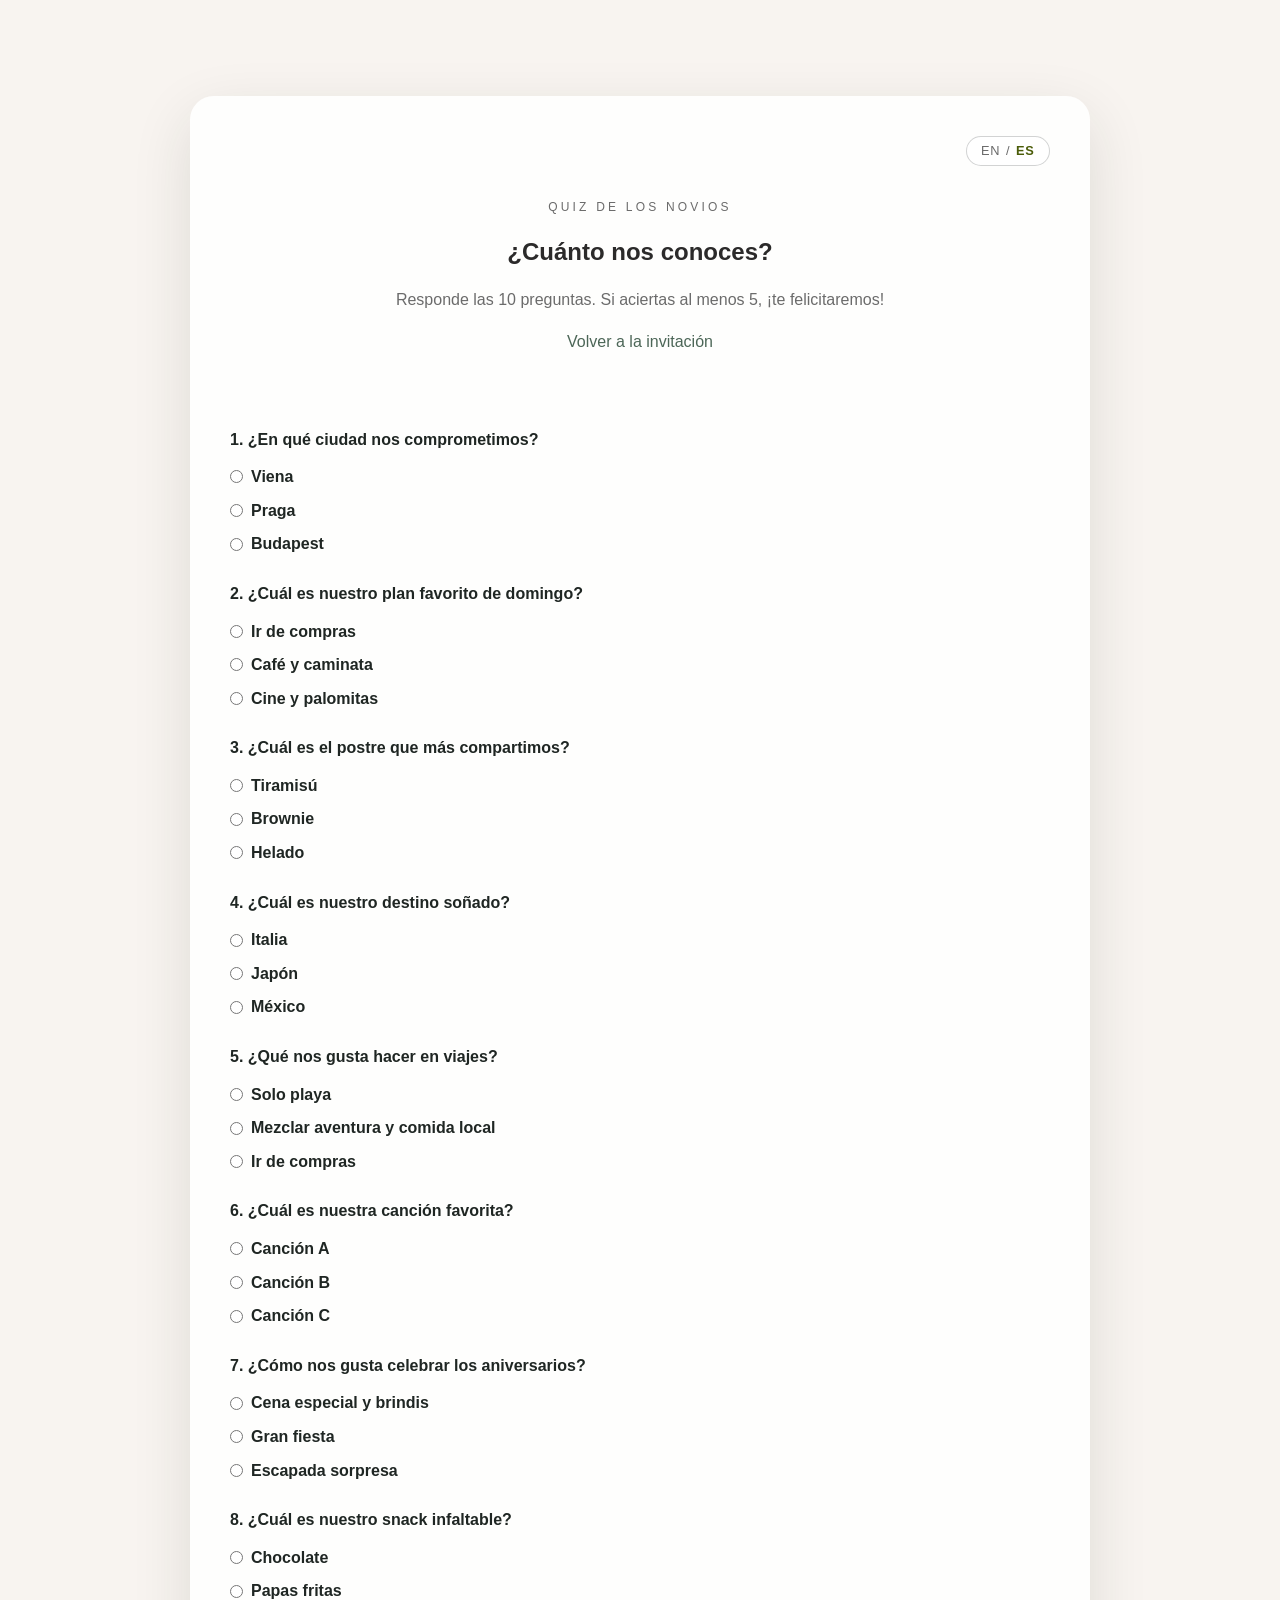
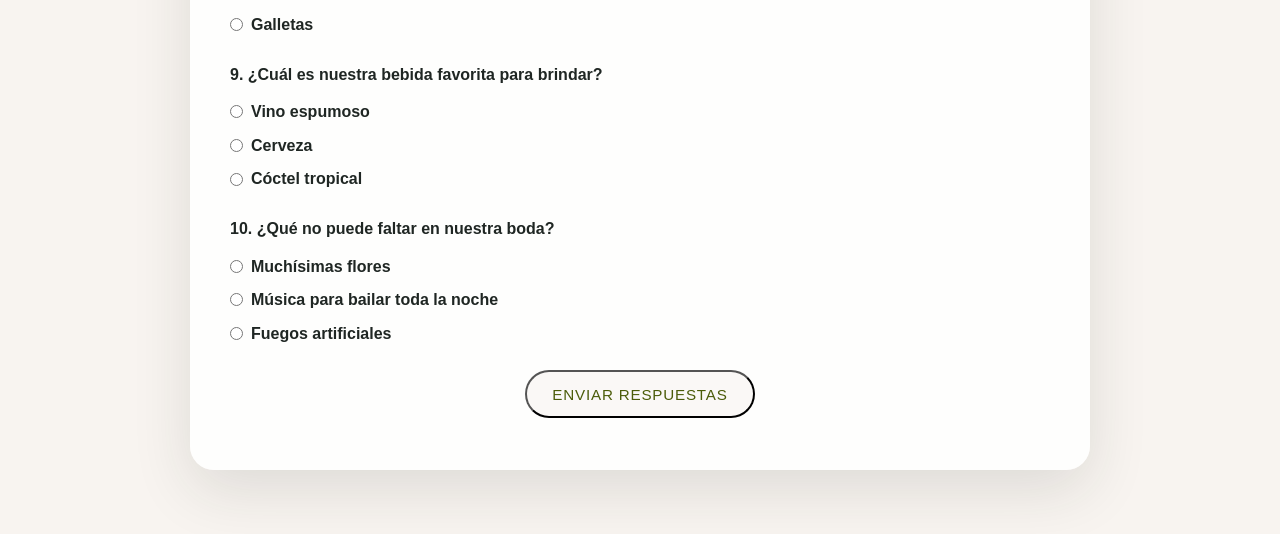
==== commit 60f2dac1: "anadir imagenes y cambios" ====
--- a/quiz.html
+++ b/quiz.html
@@ -9,112 +9,216 @@
   <body class="quiz-page">
     <main class="quiz-wrapper">
       <section class="quiz-card">
+        <div class="quiz-language">
+          <button class="language-toggle" id="languageToggle" aria-label="Toggle language">
+            <span class="lang-option" data-lang="en">EN</span>
+            <span class="lang-divider">/</span>
+            <span class="lang-option" data-lang="es">ES</span>
+          </button>
+        </div>
         <div class="section-heading">
-          <p class="eyebrow">Quiz de los novios</p>
-          <h1>¿Cuánto nos conoces?</h1>
-          <p>Responde las 10 preguntas. Si aciertas al menos 5, ¡te felicitaremos!</p>
-          <a class="text-link" href="index.html">Volver a la invitación</a>
+          <p class="eyebrow" data-i18n="quiz_eyebrow">Quiz de los novios</p>
+          <h1 data-i18n="quiz_page_title">¿Cuánto nos conoces?</h1>
+          <p data-i18n="quiz_subtitle">Responde las 10 preguntas. Si aciertas al menos 5, ¡te felicitaremos!</p>
+          <a class="text-link" href="index.html#hero" data-i18n="quiz_back">Volver a la invitación</a>
         </div>
 
         <form class="quiz-form">
           <div class="quiz-question">
-            <label>1. ¿En qué ciudad nos comprometimos?</label>
-            <div class="quiz-options">
-              <label><input type="radio" name="q1" value="cartagena" data-correct="true" /> Cartagena</label>
-              <label><input type="radio" name="q1" value="bogota" /> Bogotá</label>
-              <label><input type="radio" name="q1" value="medellin" /> Medellín</label>
-            </div>
-          </div>
-
-          <div class="quiz-question">
-            <label>2. ¿Cuál es nuestro plan favorito de domingo?</label>
-            <div class="quiz-options">
-              <label><input type="radio" name="q2" value="paseo" /> Ir de compras</label>
-              <label><input type="radio" name="q2" value="cafe" data-correct="true" /> Café y caminata</label>
-              <label><input type="radio" name="q2" value="cine" /> Cine y palomitas</label>
-            </div>
-          </div>
-
-          <div class="quiz-question">
-            <label>3. ¿Cuál es el postre que más compartimos?</label>
-            <div class="quiz-options">
-              <label><input type="radio" name="q3" value="tiramisu" data-correct="true" /> Tiramisú</label>
-              <label><input type="radio" name="q3" value="brownie" /> Brownie</label>
-              <label><input type="radio" name="q3" value="helado" /> Helado</label>
-            </div>
-          </div>
-
-          <div class="quiz-question">
-            <label>4. ¿Cuál es nuestro destino soñado?</label>
-            <div class="quiz-options">
-              <label><input type="radio" name="q4" value="italia" data-correct="true" /> Italia</label>
-              <label><input type="radio" name="q4" value="japon" /> Japón</label>
-              <label><input type="radio" name="q4" value="mexico" /> México</label>
-            </div>
-          </div>
-
-          <div class="quiz-question">
-            <label>5. ¿Qué nos gusta hacer en viajes?</label>
-            <div class="quiz-options">
-              <label><input type="radio" name="q5" value="playa" /> Solo playa</label>
-              <label><input type="radio" name="q5" value="aventura" data-correct="true" /> Mezclar aventura y comida local</label>
-              <label><input type="radio" name="q5" value="shopping" /> Ir de compras</label>
-            </div>
-          </div>
-
-          <div class="quiz-question">
-            <label>6. ¿Cuál es nuestra canción favorita?</label>
-            <div class="quiz-options">
-              <label><input type="radio" name="q6" value="cancion1" /> Canción A</label>
-              <label><input type="radio" name="q6" value="cancion2" data-correct="true" /> Canción B</label>
-              <label><input type="radio" name="q6" value="cancion3" /> Canción C</label>
-            </div>
-          </div>
-
-          <div class="quiz-question">
-            <label>7. ¿Cómo nos gusta celebrar los aniversarios?</label>
-            <div class="quiz-options">
-              <label><input type="radio" name="q7" value="cena" data-correct="true" /> Cena especial y brindis</label>
-              <label><input type="radio" name="q7" value="fiesta" /> Gran fiesta</label>
-              <label><input type="radio" name="q7" value="viaje" /> Escapada sorpresa</label>
-            </div>
-          </div>
-
-          <div class="quiz-question">
-            <label>8. ¿Cuál es nuestro snack infaltable?</label>
-            <div class="quiz-options">
-              <label><input type="radio" name="q8" value="chocolate" data-correct="true" /> Chocolate</label>
-              <label><input type="radio" name="q8" value="papas" /> Papas fritas</label>
-              <label><input type="radio" name="q8" value="galletas" /> Galletas</label>
-            </div>
-          </div>
-
-          <div class="quiz-question">
-            <label>9. ¿Cuál es nuestra bebida favorita para brindar?</label>
-            <div class="quiz-options">
-              <label><input type="radio" name="q9" value="vino" data-correct="true" /> Vino espumoso</label>
-              <label><input type="radio" name="q9" value="cerveza" /> Cerveza</label>
-              <label><input type="radio" name="q9" value="coctel" /> Cóctel tropical</label>
-            </div>
-          </div>
-
-          <div class="quiz-question">
-            <label>10. ¿Qué no puede faltar en nuestra boda?</label>
-            <div class="quiz-options">
-              <label><input type="radio" name="q10" value="flores" /> Muchísimas flores</label>
-              <label><input type="radio" name="q10" value="baile" data-correct="true" /> Música para bailar toda la noche</label>
-              <label><input type="radio" name="q10" value="fuegos" /> Fuegos artificiales</label>
+            <label data-i18n="quiz_q1">1. ¿En qué ciudad nos comprometimos?</label>
+            <div class="quiz-options">
+              <label>
+                <input type="radio" name="q1" value="cartagena" />
+                <span data-i18n="quiz_q1_a1">Viena</span>
+              </label>
+              <label>
+                <input type="radio" name="q1" value="bogota" />
+                <span data-i18n="quiz_q1_a2">Praga</span>
+              </label>
+              <label>
+                <input type="radio" name="q1" value="medellin" data-correct="true" />
+                <span data-i18n="quiz_q1_a3">Budapest</span>
+              </label>
+            </div>
+          </div>
+
+          <div class="quiz-question">
+            <label data-i18n="quiz_q2">2. ¿Cuál es nuestro plan favorito de domingo?</label>
+            <div class="quiz-options">
+              <label>
+                <input type="radio" name="q2" value="paseo" />
+                <span data-i18n="quiz_q2_a1">Ir de compras</span>
+              </label>
+              <label>
+                <input type="radio" name="q2" value="cafe" data-correct="true" />
+                <span data-i18n="quiz_q2_a2">Café y caminata</span>
+              </label>
+              <label>
+                <input type="radio" name="q2" value="cine" />
+                <span data-i18n="quiz_q2_a3">Cine y palomitas</span>
+              </label>
+            </div>
+          </div>
+
+          <div class="quiz-question">
+            <label data-i18n="quiz_q3">3. ¿Cuál es el postre que más compartimos?</label>
+            <div class="quiz-options">
+              <label>
+                <input type="radio" name="q3" value="tiramisu" data-correct="true" />
+                <span data-i18n="quiz_q3_a1">Tiramisú</span>
+              </label>
+              <label>
+                <input type="radio" name="q3" value="brownie" />
+                <span data-i18n="quiz_q3_a2">Brownie</span>
+              </label>
+              <label>
+                <input type="radio" name="q3" value="helado" />
+                <span data-i18n="quiz_q3_a3">Helado</span>
+              </label>
+            </div>
+          </div>
+
+          <div class="quiz-question">
+            <label data-i18n="quiz_q4">4. ¿Cuál es nuestro destino soñado?</label>
+            <div class="quiz-options">
+              <label>
+                <input type="radio" name="q4" value="italia" data-correct="true" />
+                <span data-i18n="quiz_q4_a1">Italia</span>
+              </label>
+              <label>
+                <input type="radio" name="q4" value="japon" />
+                <span data-i18n="quiz_q4_a2">Japón</span>
+              </label>
+              <label>
+                <input type="radio" name="q4" value="mexico" />
+                <span data-i18n="quiz_q4_a3">México</span>
+              </label>
+            </div>
+          </div>
+
+          <div class="quiz-question">
+            <label data-i18n="quiz_q5">5. ¿Qué nos gusta hacer en viajes?</label>
+            <div class="quiz-options">
+              <label>
+                <input type="radio" name="q5" value="playa" />
+                <span data-i18n="quiz_q5_a1">Solo playa</span>
+              </label>
+              <label>
+                <input type="radio" name="q5" value="aventura" data-correct="true" />
+                <span data-i18n="quiz_q5_a2">Mezclar aventura y comida local</span>
+              </label>
+              <label>
+                <input type="radio" name="q5" value="shopping" />
+                <span data-i18n="quiz_q5_a3">Ir de compras</span>
+              </label>
+            </div>
+          </div>
+
+          <div class="quiz-question">
+            <label data-i18n="quiz_q6">6. ¿Cuál es nuestra canción favorita?</label>
+            <div class="quiz-options">
+              <label>
+                <input type="radio" name="q6" value="cancion1" />
+                <span data-i18n="quiz_q6_a1">Canción A</span>
+              </label>
+              <label>
+                <input type="radio" name="q6" value="cancion2" data-correct="true" />
+                <span data-i18n="quiz_q6_a2">Canción B</span>
+              </label>
+              <label>
+                <input type="radio" name="q6" value="cancion3" />
+                <span data-i18n="quiz_q6_a3">Canción C</span>
+              </label>
+            </div>
+          </div>
+
+          <div class="quiz-question">
+            <label data-i18n="quiz_q7">7. ¿Cómo nos gusta celebrar los aniversarios?</label>
+            <div class="quiz-options">
+              <label>
+                <input type="radio" name="q7" value="cena" data-correct="true" />
+                <span data-i18n="quiz_q7_a1">Cena especial y brindis</span>
+              </label>
+              <label>
+                <input type="radio" name="q7" value="fiesta" />
+                <span data-i18n="quiz_q7_a2">Gran fiesta</span>
+              </label>
+              <label>
+                <input type="radio" name="q7" value="viaje" />
+                <span data-i18n="quiz_q7_a3">Escapada sorpresa</span>
+              </label>
+            </div>
+          </div>
+
+          <div class="quiz-question">
+            <label data-i18n="quiz_q8">8. ¿Cuál es nuestro snack infaltable?</label>
+            <div class="quiz-options">
+              <label>
+                <input type="radio" name="q8" value="chocolate" data-correct="true" />
+                <span data-i18n="quiz_q8_a1">Chocolate</span>
+              </label>
+              <label>
+                <input type="radio" name="q8" value="papas" />
+                <span data-i18n="quiz_q8_a2">Papas fritas</span>
+              </label>
+              <label>
+                <input type="radio" name="q8" value="galletas" />
+                <span data-i18n="quiz_q8_a3">Galletas</span>
+              </label>
+            </div>
+          </div>
+
+          <div class="quiz-question">
+            <label data-i18n="quiz_q9">9. ¿Cuál es nuestra bebida favorita para brindar?</label>
+            <div class="quiz-options">
+              <label>
+                <input type="radio" name="q9" value="vino" data-correct="true" />
+                <span data-i18n="quiz_q9_a1">Vino espumoso</span>
+              </label>
+              <label>
+                <input type="radio" name="q9" value="cerveza" />
+                <span data-i18n="quiz_q9_a2">Cerveza</span>
+              </label>
+              <label>
+                <input type="radio" name="q9" value="coctel" />
+                <span data-i18n="quiz_q9_a3">Cóctel tropical</span>
+              </label>
+            </div>
+          </div>
+
+          <div class="quiz-question">
+            <label data-i18n="quiz_q10">10. ¿Qué no puede faltar en nuestra boda?</label>
+            <div class="quiz-options">
+              <label>
+                <input type="radio" name="q10" value="flores" />
+                <span data-i18n="quiz_q10_a1">Muchísimas flores</span>
+              </label>
+              <label>
+                <input type="radio" name="q10" value="baile" data-correct="true" />
+                <span data-i18n="quiz_q10_a2">Música para bailar toda la noche</span>
+              </label>
+              <label>
+                <input type="radio" name="q10" value="fuegos" />
+                <span data-i18n="quiz_q10_a3">Fuegos artificiales</span>
+              </label>
             </div>
           </div>
 
           <div class="quiz-actions">
-            <button class="primary-button" type="submit">Enviar respuestas</button>
+            <button class="primary-button" type="submit" data-i18n="quiz_submit">Enviar respuestas</button>
             <p class="quiz-result" aria-live="polite"></p>
           </div>
         </form>
       </section>
     </main>
 
+    <script src="script.js"></script>
     <script src="quiz.js"></script>
   </body>
 </html>
+
+
+
+
+
+
--- a/styles.css
+++ b/styles.css
@@ -18,7 +18,7 @@
 }
 
 body {
-  font-family: "Bodoni MT", "Didot", "Times New Roman", serif;
+  font-family: "Helvetica Neue", Helvetica, Arial, sans-serif;
   color: var(--text);
   background: var(--cream);
   line-height: 1.6;
@@ -50,11 +50,11 @@
 }
 
 .logo {
-  font-family: "Bodoni MT", "Didot", "Times New Roman", serif;
+  font-family:  "Bodoni MT", "Didot", "Times New Roman", serif;
   font-size: 1.2rem;
   letter-spacing: 0.12rem;
   text-transform: uppercase;
-  color: var(--olive);
+  color: rgba(75,92,9,1);
 }
 
 .nav-toggle {
@@ -110,7 +110,7 @@
 }
 
 .language-toggle .lang-option.active {
-  color: var(--olive);
+  color: rgba(75,92,9,1);
   font-weight: 600;
 }
 
@@ -123,60 +123,93 @@
   display: flex;
   align-items: center;
   justify-content: center;
-  background: linear-gradient(180deg, rgba(248, 244, 240, 0.9), rgba(248, 244, 240, 0.5)),
-    url("[data-uri]") center/cover;
+  background: linear-gradient(180deg, rgba(255,255,255, 0.9), rgba(255,255,255, 0.3)),
+    url("../fotos/foto_inicio.jpeg") center / cover no-repeat;
   padding: 6rem 1.5rem 4rem;
 }
 
 .hero-content {
-  background: rgba(255, 255, 255, 0.68);
-  padding: 2.5rem 2rem;
+    transition: transform 0.2s ease-out;`nwill-change: transform;padding: 2.5rem 2rem;
   border-radius: 24px;
   text-align: center;
-  max-width: 520px;
-  box-shadow: var(--shadow);
+  max-width: 720px;
+  width: 80%;
   display: grid;
   gap: 0.4rem;
   line-height: 1.2;
+  background: rgba(255, 255, 255, 0.00); /* transparency here */
+  backdrop-filter: blur(2px);
+  -webkit-backdrop-filter: blur(6px);
 }
 
 .eyebrow {
   text-transform: uppercase;
   letter-spacing: 0.2rem;
   font-size: 0.75rem;
-  color: var(--sage);
-  margin-bottom: 0.15rem;
+  color:rgba(75,92,9,1);
+  margin-bottom: 2.5rem;
 }
 
 .hero h1 {
-  font-family: "Bodoni MT", "Didot", "Times New Roman", serif;
+  font-family:  "Bodoni MT", "Didot", "Times New Roman", serif;
   font-size: clamp(2.6rem, 6vw, 3.6rem);
-  color: var(--charcoal);
+  color: var(--black);
   margin-bottom: 0.2rem;
   font-weight: 500;
   line-height: 1.05;
-}
-
-html[lang="es"] .hero h1 {
-  font-weight: 700;
-}
-
-.hero-names {
-  display: grid;
-  justify-items: center;
-  gap: 0.25rem;
+  font-size: 4.4rem;
+}
+
+.hero-names h1 {
+  font-size: clamp(3rem, 7vw, 6rem);
+  line-height: 1.05;
+  letter-spacing: 0.05em;
+}
+
+.hero h1.hero-names {
+  font-family: "Bodoni MT", "Didot", "Times New Roman", serif;
+  font-weight: 500;
+  letter-spacing: -0.065em;
+  line-height: 20px;
+}
+
+@media (max-width: 600px) {
+  .hero h1.hero-names {
+    font-size: clamp(4.4rem, 10vw, 3.2rem);
+    line-height: 0.55;
+    letter-spacing: -0.04em;
+  }
+
+  .hero h1.hero-names span {
+    display: block;
+  }
 }
 
 .hero-ampersand {
-  font-size: 1.4rem;
-  color: var(--olive);
+  margin-top: 1rem; 
+  font-size: 2.4rem;
+  color: var(--black);
   letter-spacing: 0.15rem;
+  margin-top: 1rem;
 }
 
 .hero-date {
-  color: var(--muted);
-  margin-bottom: 0.9rem;
-  line-height: 1.2;
+  
+  margin-top: 3.5rem; 
+  display: flex;
+  flex-direction: column;
+  align-items: center;   /* center horizontally */
+  gap: 0.25rem;          /* space between date and location */
+  margin-bottom: 1rem;
+  color:var(--black);
+}
+
+.hero-location {
+  display: flex;
+  flex-direction: column;
+  color: var(--black);
+  align-items: center;   /* center horizontally */
+  gap: 0.25rem;          /* space between date and location */
 }
 
 .primary-button {
@@ -185,8 +218,8 @@
   justify-content: center;
   padding: 0.85rem 1.6rem;
   border-radius: 999px;
-  background: var(--olive);
-  color: var(--white);
+  background: rgba(248, 244, 240, 0.52);
+  color: rgba(75,92,9,1);
   font-size: 0.95rem;
   letter-spacing: 0.05rem;
   text-transform: uppercase;
@@ -206,7 +239,7 @@
 }
 
 .section-heading h2 {
-  font-family: "Bodoni MT", "Didot", "Times New Roman", serif;
+  font-family: "Helvetica Neue", Helvetica, Arial, sans-serif;
   font-size: clamp(2rem, 4vw, 2.6rem);
   color: var(--charcoal);
 }
@@ -238,7 +271,13 @@
   text-align: center;
 }
 
-.media-card img,
+.media-card img {
+  width: 100%;
+  height: 100%;
+  object-fit: cover;      /* ðŸ”¥ crops instead of stretching */
+  object-position: center;
+  display: block;
+}
 .media-card iframe {
   width: 100%;
   border-radius: 16px;
@@ -260,13 +299,87 @@
 }
 
 .card h3 {
-  font-family: "Bodoni MT", "Didot", "Times New Roman", serif;
+  font-family: "Helvetica Neue", Helvetica, Arial, sans-serif;
   margin-bottom: 0.5rem;
   font-size: 1.3rem;
   color: var(--charcoal);
 }
 
-.countdown {
+
+.hotels-card {
+  text-align: left;
+  background: linear-gradient(135deg, rgba(255, 255, 255, 0.98), rgba(248, 244, 240, 0.9));
+  border: 1px solid rgba(31, 38, 35, 0.08);
+}
+
+.hotels-header {
+  display: grid;
+  gap: 0.35rem;
+  margin-bottom: 1rem;
+}
+
+.hotels-subtitle {
+  color: var(--muted);
+  font-size: 0.95rem;
+}
+
+.hotels-grid {
+  display: grid;
+  gap: 0.75rem;
+}
+
+.hotel-item {
+  display: flex;
+  align-items: center;
+  justify-content: space-between;
+  gap: 1rem;
+  padding: 0.9rem 1rem;
+  border-radius: 16px;
+  border: 1px solid rgba(31, 38, 35, 0.08);
+  background: rgba(255, 255, 255, 0.85);
+  color: inherit;
+  text-decoration: none;
+  transition: transform 0.2s ease, box-shadow 0.2s ease, border-color 0.2s ease;
+}
+
+.hotel-item:hover {
+  transform: translateY(-2px);
+  border-color: rgba(76, 102, 87, 0.35);
+  box-shadow: 0 14px 30px rgba(31, 38, 35, 0.12);
+}
+
+.hotel-content {
+  display: grid;
+  gap: 0.25rem;
+}
+
+.hotel-name {
+  font-weight: 600;
+  color: var(--charcoal);
+}
+
+.hotel-meta {
+  font-size: 0.9rem;
+  color: var(--muted);
+}
+
+.hotel-action {
+  font-size: 0.75rem;
+  letter-spacing: 0.12rem;
+  text-transform: uppercase;
+  color: var(--olive);
+  border: 1px solid rgba(76, 102, 87, 0.35);
+  padding: 0.35rem 0.75rem;
+  border-radius: 999px;
+  background: var(--white);
+}
+
+@media (max-width: 600px) {
+  .hotel-item {
+    flex-direction: column;
+    align-items: flex-start;
+  }
+}.countdown {
   display: grid;
   gap: 1rem;
   grid-template-columns: repeat(auto-fit, minmax(120px, 1fr));
@@ -398,6 +511,11 @@
   gap: 2rem;
 }
 
+.quiz-language {
+  display: flex;
+  justify-content: flex-end;
+}
+
 .quiz-form {
   display: grid;
   gap: 1.5rem;
@@ -483,3 +601,189 @@
     padding: 5rem 2rem;
   }
 }
+
+
+
+
+@media (prefers-reduced-motion: reduce) {
+  .hero-content {
+      transition: transform 0.2s ease-out;`ntransform: none !important;
+  }
+}
+
+
+
+.hero-content * {
+  opacity: 0;
+  transform: translateY(10px);
+}
+
+.hero-content.is-animated * {
+  animation: heroFadeIn 0.6s ease forwards;
+}
+
+.hero-content.is-animated .hero-names {
+  animation-delay: 0.05s;
+}
+
+.hero-content.is-animated .hero-ampersand {
+  animation-delay: 0.05s;
+}
+
+.hero-content.is-animated .hero-date {
+  animation-delay: 0.25s;
+}
+
+.hero-content.is-animated .primary-button {
+  animation-delay: 0.4s;
+}
+
+.hero-content.is-animated .eyebrow {
+  animation-delay: 0.18s;
+}
+
+@keyframes heroFadeIn {
+  from {
+    opacity: 0;
+    transform: translateY(14px);
+  }
+  to {
+    opacity: 1;
+    transform: translateY(0);
+  }
+}
+
+@media (prefers-reduced-motion: reduce) {
+  .hero-content * {
+    opacity: 1;
+    transform: none;
+    animation: none !important;
+  }
+}
+
+
+.full-width-photo {
+  width: 100%;
+  margin: 0;
+}
+
+.full-width-photo img {
+  width: 100%;
+  height: min(70vh, 720px);
+  object-fit: cover;
+  display: block;
+}
+
+
+.full-width-photo--page {
+  background: linear-gradient(180deg, rgba(15, 18, 16, 0.55), rgba(255, 255, 255, 0.08)),
+    url("../fotos/fotosilla.jpeg") center / cover no-repeat;
+  background-size: cover;
+  background-position: center;
+  height: min(65vh, 720px);
+  box-shadow: inset 0 0 80px rgba(0, 0, 0, 0.25);
+}
+
+@media (max-width: 600px) {
+  .entry-button img {
+    content: url("fotos/sobrecel.jpeg");
+    width: 100vw;
+    height: 100vh;
+    object-fit: contain;
+    display: block;
+  }
+
+  .full-width-photo--page {
+    background: var(--white);
+    height: auto;
+    padding: 1.25rem 1.5rem 1.75rem;
+    box-shadow: none;
+  }
+  .full-width-photo--page::before {
+    content: "";
+    display: block;
+    width: 100%;
+    aspect-ratio: 4 / 5;
+    border-radius: 18px;
+    background: url("../fotos/fotosilla.jpeg") center / contain no-repeat;
+    box-shadow: var(--shadow);
+  }
+}
+
+/* Splash intro */
+.splash-open {
+  overflow: hidden;
+}
+
+.splash-open .site-header {
+  display: none;
+}
+
+.site-main {
+  opacity: 0;
+  pointer-events: none;
+}
+
+.site-main.is-visible {
+  opacity: 1;
+  pointer-events: auto;
+  transition: opacity 0.4s ease;
+}
+
+.entry-splash {
+  position: fixed;
+  inset: 0;
+  z-index: 3000;
+  background: #000;
+  display: grid;
+  place-items: center;
+}
+
+.entry-splash.is-hidden {
+  opacity: 0;
+  pointer-events: none;
+  transition: opacity 0.4s ease;
+}
+
+.entry-button {
+  width: 100vw;
+  height: 100vh;
+  border: none;
+  background: transparent;
+  padding: 0;
+  margin: 0;
+  cursor: pointer;
+}
+
+.entry-button img {
+  width: 100vw;
+  height: 100vh;
+  object-fit: contain;
+  background: var(--cream);
+  display: block;
+  transition: transform 0.5s ease;
+}
+
+.entry-button img.is-rotating {
+  transform: rotate(-45deg) scale(1.02);
+}
+
+.entry-button:hover img {
+  transform: translateY(-4px) scale(1.01);
+}
+
+@media (max-width: 600px) {
+  .entry-button img {
+    content: url("fotos/sobrecel.jpeg");
+  }
+}
+
+@media (prefers-reduced-motion: reduce) {
+  .entry-button img {
+    transition: none;
+  }
+  .entry-button:hover img {
+    transform: none;
+  }
+}
+
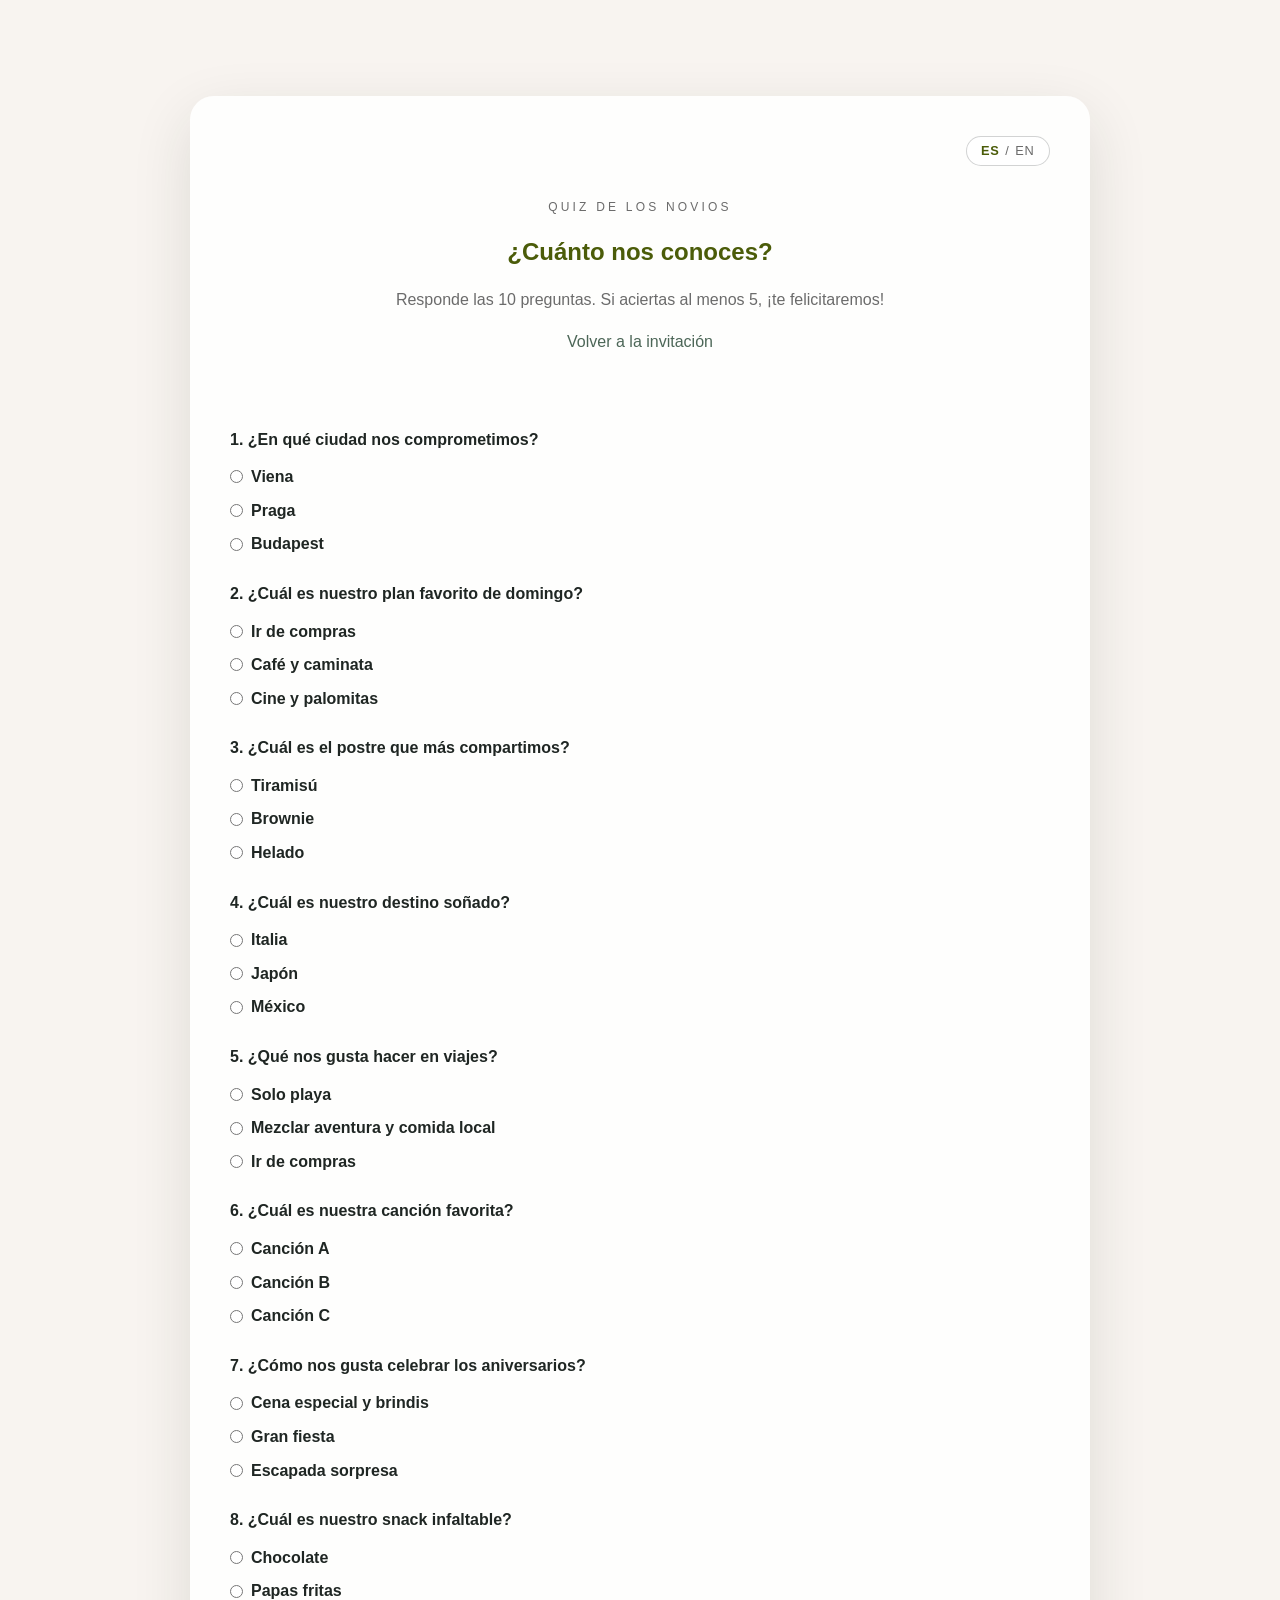
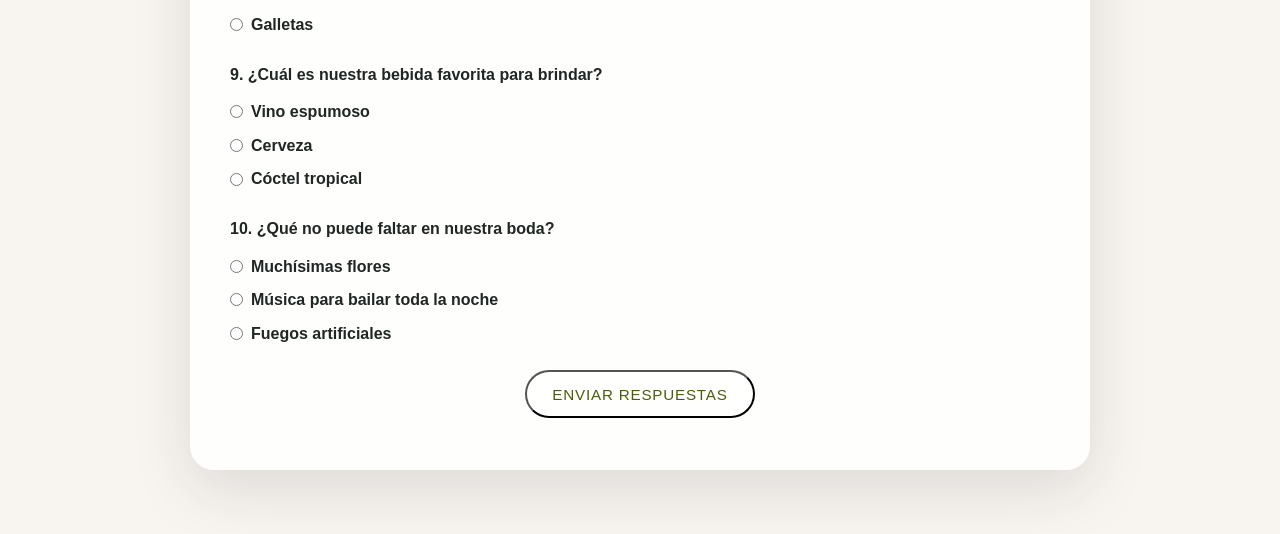
==== commit 48a53502: "agragar maps y cambios" ====
--- a/quiz.html
+++ b/quiz.html
@@ -11,9 +11,9 @@
       <section class="quiz-card">
         <div class="quiz-language">
           <button class="language-toggle" id="languageToggle" aria-label="Toggle language">
+            <span class="lang-option" data-lang="es">ES</span>
+            <span class="lang-divider">/</span>
             <span class="lang-option" data-lang="en">EN</span>
-            <span class="lang-divider">/</span>
-            <span class="lang-option" data-lang="es">ES</span>
           </button>
         </div>
         <div class="section-heading">
--- a/styles.css
+++ b/styles.css
@@ -9,6 +9,7 @@
   --text: #2b2a2a;
   --muted: #6b6b6b;
   --shadow: 0 20px 60px rgba(31, 38, 35, 0.12);
+  --title-color: rgba(75, 92, 9, 1);
 }
 
 * {
@@ -18,11 +19,17 @@
 }
 
 body {
-  font-family: "Helvetica Neue", Helvetica, Arial, sans-serif;
+  font-family: "Helvetica Neue", Arial, sans-serif;
   color: var(--text);
   background: var(--cream);
   line-height: 1.6;
   scroll-behavior: smooth;
+}
+
+h1,
+h2,
+h3 {
+  color: var(--title-color);
 }
 
 a {
@@ -121,25 +128,41 @@
 .hero {
   min-height: 85vh;
   display: flex;
-  align-items: center;
+  align-items: flex-start;
   justify-content: center;
   background: linear-gradient(180deg, rgba(255,255,255, 0.9), rgba(255,255,255, 0.3)),
     url("../fotos/foto_inicio.jpeg") center / cover no-repeat;
-  padding: 6rem 1.5rem 4rem;
+  padding: 6rem 1.5rem 0;
 }
 
 .hero-content {
-    transition: transform 0.2s ease-out;`nwill-change: transform;padding: 2.5rem 2rem;
+  padding: 2.5rem 2rem;
   border-radius: 24px;
   text-align: center;
   max-width: 720px;
   width: 80%;
-  display: grid;
+  min-height: calc(85vh - 6rem);
+  padding-top: 3rem;
+  display: flex;
+  flex-direction: column;
+  align-items: center;
   gap: 0.4rem;
   line-height: 1.2;
   background: rgba(255, 255, 255, 0.00); /* transparency here */
-  backdrop-filter: blur(2px);
-  -webkit-backdrop-filter: blur(6px);
+  backdrop-filter: none;
+  -webkit-backdrop-filter: none;
+}
+
+.hero-content-inner {
+  transition: transform 0.2s ease-out;
+  will-change: transform;
+  flex: 1;
+  width: 100%;
+  display: flex;
+  flex-direction: column;
+  align-items: center;
+  justify-content: center;
+  gap: 0.4rem;
 }
 
 .eyebrow {
@@ -218,11 +241,23 @@
   justify-content: center;
   padding: 0.85rem 1.6rem;
   border-radius: 999px;
-  background: rgba(248, 244, 240, 0.52);
-  color: rgba(75,92,9,1);
+  background: rgba(255, 255, 255, 0.5);
+  color: rgba(75, 92, 9, 1);
+
   font-size: 0.95rem;
   letter-spacing: 0.05rem;
   text-transform: uppercase;
+  white-space: nowrap;
+  backdrop-filter: blur(8px);
+  -webkit-backdrop-filter: blur(8px);
+}
+
+.hero-content .primary-button {
+  margin-top: auto;
+  margin-bottom: 0px;
+  opacity: 1;
+  transform: none;
+  animation: none;
 }
 
 .section {
@@ -239,9 +274,12 @@
 }
 
 .section-heading h2 {
-  font-family: "Helvetica Neue", Helvetica, Arial, sans-serif;
-  font-size: clamp(2rem, 4vw, 2.6rem);
-  color: var(--charcoal);
+  font-family: "Helvetica Neue", Arial, sans-serif;
+  font-size: clamp(1.2rem, 4vw, 1.3rem);
+  color: rgba(75, 92, 9, 1);
+  text-transform: uppercase;
+  font-weight: 400;
+  letter-spacing: 0.12rem;
 }
 
 .section-heading p {
@@ -253,6 +291,7 @@
 .card-grid {
   display: grid;
   gap: 1.5rem;
+  align-items: stretch;
 }
 
 .media-grid {
@@ -262,13 +301,48 @@
 }
 
 .media-card {
-  background: var(--white);
   padding: 1rem;
   border-radius: 20px;
   box-shadow: var(--shadow);
   display: grid;
   gap: 0.75rem;
   text-align: center;
+}
+
+.venue-media {
+  display: grid;
+  gap: 1.5rem;
+  margin-top: 2.5rem;
+}
+
+.venue-media-item {
+  width: 100%;
+  margin: 0;
+  display: grid;
+  gap: 0.75rem;
+}
+
+.venue-media-item img,
+.venue-media-item iframe {
+  width: 100%;
+  height: min(70vh, 640px);
+  border: none;
+  border-radius: 0;
+  display: block;
+  object-fit: cover;
+  object-position: center;
+}
+
+.venue-media-caption {
+  color: var(--muted);
+  text-align: left;
+}
+
+@media (max-width: 768px) {
+  .venue-media-item img,
+  .venue-media-item iframe {
+    height: min(60vh, 520px);
+  }
 }
 
 .media-card img {
@@ -291,23 +365,166 @@
 }
 
 .card {
-  background: var(--white);
   padding: 1.8rem;
   border-radius: 20px;
   box-shadow: var(--shadow);
   text-align: center;
+  display: flex;
+  flex-direction: column;
+  height: 100%;
 }
 
 .card h3 {
-  font-family: "Helvetica Neue", Helvetica, Arial, sans-serif;
+  font-family: "Helvetica Neue", Arial, sans-serif;
   margin-bottom: 0.5rem;
   font-size: 1.3rem;
   color: var(--charcoal);
 }
 
+.programa {
+  max-width: 760px;
+  margin: 0 auto;
+  display: grid;
+  gap: 1rem;
+}
+
+.programa-item {
+  display: grid;
+  grid-template-columns: 140px 1fr;
+  gap: 1.5rem;
+  align-items: center;
+}
+
+
+.programa-time {
+  width: 140px;
+  height: 140px;
+  border-radius: 999px;
+  border: 1px solid rgba(125, 132, 92, 0.65);
+  position: relative;
+  display: grid;
+  place-content: center;
+  text-align: center;
+  color: rgba(75, 92, 9, 1);
+}
+
+.programa-time::before {
+  content: "";
+  position: absolute;
+  inset: 8px;
+  border-radius: 999px;
+  border: 1px solid rgba(125, 132, 92, 0.35);
+}
+
+.programa-time::after {
+  content: "";
+  position: absolute;
+  left: 50%;
+  top: 100%;
+  width: 1px;
+  height: 1.6rem;
+  background: rgba(125, 132, 92, 0.6);
+  transform: translateX(-50%);
+}
+
+.transport-card {
+  text-align: left;
+  color: var(--muted);
+  font-size: 0.95rem;
+  font-family: "Helvetica Neue", Arial, sans-serif;
+  background: linear-gradient(135deg, rgba(255, 255, 255, 0.98), rgba(248, 244, 240, 0.9));
+  border: 1px solid rgba(31, 38, 35, 0.08);
+}
+
+.hotel-list {
+  list-style: disc;
+  padding-left: 1.2rem;
+  margin: 0;
+  display: grid;
+  gap: 0.9rem;
+}
+
+.hotel-details h4 {
+  font-size: 2.5rem;
+  font-family: "Bodoni Moda", "Bodoni MT", "Didot", "Times New Roman", serif;
+  color: rgba(75, 92, 9, 1);
+  letter-spacing: -0.08em;
+  font-weight: 500;
+  margin: 0 0 -0.15rem 0;
+}
+
+.hotel-details p {
+  margin: -0.8rem 0 -0.6rem;
+  color: var(--muted);
+  font-family: "Helvetica Neue", Arial, sans-serif;
+}
+
+.hotel-details .text-link {
+  font-family: "Helvetica Neue", Arial, sans-serif;
+  font-weight: 700;
+  font-size: 0.8rem;
+}
+
+.programa-item:last-child .programa-time::after {
+  display: none;
+}
+
+.programa-hour {
+  font-size: 2rem;
+  font-weight: 500;
+  letter-spacing: 0.02rem;
+  color: #000000;
+}
+
+.programa-period {
+  font-size: 0.8rem;
+  letter-spacing: 0.2rem;
+  color: #000000;
+}
+
+.programa-details h3 {
+  margin: 0 0 0.3rem;
+  font-family: "Bodoni Moda", "Bodoni MT", "Didot", "Times New Roman", serif;
+  font-size: 3rem;
+  letter-spacing: -0.08em;
+  line-height: 0.95;
+  font-weight: 400;
+  color: rgba(75, 92, 9, 1);
+}
+
+.programa-details p {
+  margin: 0.2rem 0 0;
+  color: var(--muted);
+  font-size: 1rem;
+}
+
+@media (max-width: 700px) {
+  .programa-item {
+    grid-template-columns: 100px 1fr;
+    text-align: left;
+    justify-items: start;
+    gap: 1rem;
+  }
+
+  .programa-time {
+    width: 100px;
+    height: 100px;
+  }
+
+  .programa-hour {
+    font-size: 1.4rem;
+  }
+
+  .programa-period {
+    font-size: 0.65rem;
+  }
+}
+
+
 
 .hotels-card {
   text-align: left;
+  font-family: "Bodoni Moda", "Bodoni MT", "Didot", "Times New Roman", serif;
   background: linear-gradient(135deg, rgba(255, 255, 255, 0.98), rgba(248, 244, 240, 0.9));
   border: 1px solid rgba(31, 38, 35, 0.08);
 }
@@ -321,42 +538,9 @@
 .hotels-subtitle {
   color: var(--muted);
   font-size: 0.95rem;
-}
-
-.hotels-grid {
-  display: grid;
-  gap: 0.75rem;
-}
-
-.hotel-item {
-  display: flex;
-  align-items: center;
-  justify-content: space-between;
-  gap: 1rem;
-  padding: 0.9rem 1rem;
-  border-radius: 16px;
-  border: 1px solid rgba(31, 38, 35, 0.08);
-  background: rgba(255, 255, 255, 0.85);
-  color: inherit;
-  text-decoration: none;
-  transition: transform 0.2s ease, box-shadow 0.2s ease, border-color 0.2s ease;
-}
-
-.hotel-item:hover {
-  transform: translateY(-2px);
-  border-color: rgba(76, 102, 87, 0.35);
-  box-shadow: 0 14px 30px rgba(31, 38, 35, 0.12);
-}
-
-.hotel-content {
-  display: grid;
-  gap: 0.25rem;
-}
-
-.hotel-name {
-  font-weight: 600;
-  color: var(--charcoal);
-}
+  font-family: "Helvetica Neue", Arial, sans-serif;
+}
+
 
 .hotel-meta {
   font-size: 0.9rem;
@@ -379,48 +563,186 @@
     flex-direction: column;
     align-items: flex-start;
   }
-}.countdown {
-  display: grid;
-  gap: 1rem;
-  grid-template-columns: repeat(auto-fit, minmax(120px, 1fr));
+}
+
+.countdown {
+  --circle-size: clamp(90px, 16vw, 140px);
+  --overlap: calc(var(--circle-size) * 0.875);
+  --ring-color: rgba(125, 132, 92, 0.65);
+  --ring-inner: rgba(125, 132, 92, 0.35);
+  display: flex;
+  align-items: center;
+  justify-content: center;
+  flex-wrap: nowrap;
   max-width: 720px;
   margin: 0 auto;
+  transition: --overlap 0.9s ease;
 }
 
 .countdown-item {
-  background: var(--white);
-  border-radius: 20px;
-  padding: 1.5rem 1rem;
+  background: transparent;
+  border-radius: 999px;
+  border: 1px solid var(--ring-color);
+  width: var(--circle-size);
+  aspect-ratio: 1 / 1;
+  height: auto;
+  padding: 0;
   text-align: center;
-  box-shadow: var(--shadow);
-  display: grid;
-  gap: 0.4rem;
+  box-shadow: none;
+  display: grid;
+  place-content: center;
+  gap: 0.15rem;
+  position: relative;
+}
+
+.countdown-item::before {
+  content: "";
+  position: absolute;
+  inset: 8px;
+  border-radius: 999px;
+  border: 1px solid var(--ring-inner);
+}
+
+.countdown-item + .countdown-item {
+  margin-left: calc(-1 * var(--overlap));
+  transition: margin-left 0.9s ease;
+}
+
+.countdown-item:nth-child(1) {
+  z-index: 4;
+}
+
+.countdown-item:nth-child(2) {
+  z-index: 3;
+}
+
+.countdown-item:nth-child(3) {
+  z-index: 2;
+}
+
+.countdown-item:nth-child(4) {
+  z-index: 1;
+}
+
+.countdown.is-aligned {
+  --overlap: -2px;
 }
 
 .countdown-value {
-  font-size: clamp(2rem, 4vw, 2.6rem);
+  font-size: clamp(1.2rem, 4.2vw, 2.2rem);
   color: var(--charcoal);
-  font-weight: 600;
+  font-weight: 500;
 }
 
 .countdown-label {
   color: var(--muted);
-  font-size: 0.9rem;
+  font-size: clamp(0.55rem, 1.6vw, 0.75rem);
   text-transform: uppercase;
-  letter-spacing: 0.08rem;
+  letter-spacing: 0.12rem;
+}
+
+@media (max-width: 600px) {
+  .countdown {
+    --overlap: calc(var(--circle-size) * 0.82);
+  }
 }
 
 .card iframe {
   width: 100%;
   border: none;
   border-radius: 16px;
-  min-height: 220px;
+  min-height: 300px;
+  height: 100%;
   margin-top: 1rem;
+  flex: 1;
+}
+
+.kepler-frame {
+  min-height: 360px;
+  height: 60vh;
 }
 
 .text-link {
   font-weight: 500;
   color: var(--olive);
+}
+
+.calendar-link {
+  display: inline-flex;
+  align-items: center;
+  gap: 0.5rem;
+  padding: 0.5rem 0.9rem;
+  border-radius: 999px;
+  border: 1px solid rgba(75, 92, 9, 0.25);
+  background: rgba(255, 255, 255, 0.6);
+  backdrop-filter: blur(6px);
+  -webkit-backdrop-filter: blur(6px);
+}
+
+.calendar-icon svg {
+  width: 20px;
+  height: 20px;
+  stroke: rgba(75, 92, 9, 1);
+  fill: none;
+  stroke-width: 1.6;
+}
+
+.rsvp-block {
+  margin: 0 auto;
+  max-width: 640px;
+  padding: 2rem 1.75rem;
+  border-radius: 24px;
+  border: 1px solid rgba(75, 92, 9, 0.12);
+  background: rgba(255, 255, 255, 0.65);
+  box-shadow: 0 24px 50px rgba(0, 0, 0, 0.06);
+  text-align: center;
+  backdrop-filter: blur(8px);
+  -webkit-backdrop-filter: blur(8px);
+}
+
+.rsvp-block p {
+  margin-top: 0.35rem;
+  color: var(--muted);
+}
+
+.rsvp-actions {
+  margin-top: 1.4rem;
+  display: flex;
+  flex-direction: column;
+  align-items: center;
+  gap: 0.75rem;
+}
+
+.rsvp-button {
+  padding: 0.6rem 1.6rem;
+  min-height: 0;
+  font-size: 0.75rem;
+  letter-spacing: 0.18em;
+  text-transform: uppercase;
+  border: 1px solid rgba(75, 92, 9, 0.35);
+  background: rgba(255, 255, 255, 0.7);
+  color: rgba(75, 92, 9, 1);
+  box-shadow: none;
+}
+
+.rsvp-calendar {
+  border-color: rgba(75, 92, 9, 0.2);
+  background: transparent;
+}
+
+@media (min-width: 720px) {
+  .rsvp-actions {
+    flex-direction: row;
+    justify-content: center;
+  }
+}
+
+
+.map-links {
+  display: flex;
+  gap: 1rem;
+  margin-top: 0.75rem;
+  flex-wrap: wrap;
 }
 
 .accordion {
@@ -464,6 +786,98 @@
   color: var(--sage);
 }
 
+.info-section {
+  padding: 5rem 6vw;
+}
+
+.rolo-accordion .accordion-item {
+  background: rgba(255, 255, 255, 0.8);
+  border: 1px solid rgba(75, 92, 9, 0.18);
+  box-shadow: none;
+  transition: transform 0.2s ease, box-shadow 0.2s ease;
+}
+
+.rolo-accordion .accordion-item:hover {
+  transform: translateY(-2px);
+  box-shadow: 0 16px 35px rgba(0, 0, 0, 0.08);
+}
+
+.rolo-accordion .accordion-panel {
+  display: block;
+  max-height: 0;
+  opacity: 0;
+  overflow: hidden;
+  padding-top: 0;
+  padding-bottom: 0;
+  margin-top: -0.5rem;
+  transition: max-height 0.3s ease, opacity 0.3s ease, padding 0.3s ease;
+}
+
+.rolo-accordion .accordion-panel.open {
+  max-height: 1600px;
+  opacity: 1;
+  padding-top: 0.6rem;
+  padding-bottom: 1.4rem;
+}
+
+.rolo-table {
+  display: grid;
+  gap: 0.75rem;
+}
+
+.rolo-row {
+  display: grid;
+  grid-template-columns: 1.1fr 1fr 1.1fr 1.2fr;
+  gap: 1rem;
+  padding: 0.9rem 1rem;
+  border-radius: 14px;
+  background: rgba(255, 255, 255, 0.7);
+  border: 1px solid rgba(75, 92, 9, 0.1);
+}
+
+.rolo-row--header {
+  background: transparent;
+  border: none;
+  padding: 0 1rem;
+  font-size: 0.75rem;
+  text-transform: uppercase;
+  letter-spacing: 0.22em;
+  color: rgba(75, 92, 9, 0.7);
+}
+
+.rolo-row--header span {
+  font-weight: 600;
+}
+
+.rolo-cell {
+  display: grid;
+  gap: 0.35rem;
+  color: var(--text);
+}
+
+.rolo-label {
+  display: none;
+  font-size: 0.7rem;
+  letter-spacing: 0.16em;
+  text-transform: uppercase;
+  color: rgba(75, 92, 9, 0.7);
+}
+
+@media (max-width: 780px) {
+  .rolo-row {
+    grid-template-columns: 1fr;
+    gap: 0.75rem;
+  }
+
+  .rolo-row--header {
+    display: none;
+  }
+
+  .rolo-label {
+    display: inline-block;
+  }
+}
+
 .registry-links {
   display: flex;
   flex-direction: column;
@@ -605,20 +1019,12 @@
 
 
 
-@media (prefers-reduced-motion: reduce) {
-  .hero-content {
-      transition: transform 0.2s ease-out;`ntransform: none !important;
-  }
-}
-
-
-
-.hero-content * {
+.hero-content *:not(.primary-button) {
   opacity: 0;
   transform: translateY(10px);
 }
 
-.hero-content.is-animated * {
+.hero-content.is-animated *:not(.primary-button) {
   animation: heroFadeIn 0.6s ease forwards;
 }
 
@@ -632,10 +1038,6 @@
 
 .hero-content.is-animated .hero-date {
   animation-delay: 0.25s;
-}
-
-.hero-content.is-animated .primary-button {
-  animation-delay: 0.4s;
 }
 
 .hero-content.is-animated .eyebrow {
@@ -654,6 +1056,10 @@
 }
 
 @media (prefers-reduced-motion: reduce) {
+  .hero-content-inner {
+    transition: none;
+    transform: none !important;
+  }
   .hero-content * {
     opacity: 1;
     transform: none;
@@ -671,17 +1077,80 @@
   width: 100%;
   height: min(70vh, 720px);
   object-fit: cover;
+
+}
+
+.full-width-photo--map {
+  display: grid;
+  gap: 0.75rem;
+}
+
+.full-width-photo--map iframe {
+  width: 100%;
+  height: min(70vh, 720px);
+  border: none;
   display: block;
 }
 
+
+.full-width-photo--map.full-width-photo--page iframe {
+  height: 100%;
+}
+
+
+
+
+.full-width-frame {
+  height: min(65vh, 720px);
+  box-shadow: inset 0 0 80px rgba(0, 0, 0, 0.25);
+  position: relative;
+  overflow: hidden;
+}
 
 .full-width-photo--page {
   background: linear-gradient(180deg, rgba(15, 18, 16, 0.55), rgba(255, 255, 255, 0.08)),
-    url("../fotos/fotosilla.jpeg") center / cover no-repeat;
+    url("fotos/fotosilla.jpeg") center / cover no-repeat;
   background-size: cover;
   background-position: center;
   height: min(65vh, 720px);
   box-shadow: inset 0 0 80px rgba(0, 0, 0, 0.25);
+}
+
+.full-width-photo.full-width-photo--page,
+
+
+.full-width-photo--map.full-width-photo--page {
+  height: min(65vh, 720px);
+  box-shadow: inset 0 0 80px rgba(0, 0, 0, 0.25);
+  position: relative;
+  overflow: hidden;
+}
+
+
+.full-width-photo1--page {
+  background: linear-gradient(180deg, rgba(15, 18, 16, 0.55), rgba(255, 255, 255, 0.08)),
+    url("fotos/lugar2.jpeg") center / cover no-repeat;
+  background-size: cover;
+  background-position: center;
+  height: min(65vh, 720px);
+  box-shadow: inset 0 0 80px rgba(0, 0, 0, 0.25);
+}
+
+.full-width-photo--map.full-width-photo--page {
+  background: none;
+}
+
+.full-width-photo--page::before {
+  content: "";
+  position: absolute;
+  inset: 0;
+  background: linear-gradient(180deg, rgba(15, 18, 16, 0.35), rgba(0, 0, 0, 0.05));
+  pointer-events: none;
+}
+
+.full-width-photo.full-width-photo--page::before,
+.full-width-photo--map.full-width-photo--page::before {
+  background: linear-gradient(180deg, rgba(15, 18, 16, 0.2), rgba(0, 0, 0, 0.02));
 }
 
 @media (max-width: 600px) {
@@ -693,21 +1162,34 @@
     display: block;
   }
 
-  .full-width-photo--page {
-    background: var(--white);
-    height: auto;
-    padding: 1.25rem 1.5rem 1.75rem;
-    box-shadow: none;
-  }
+  .full-width-photo--page,
+  .full-width-photo.full-width-photo--page,
+  .full-width-photo--map.full-width-photo--page {
+    height: 70vh;
+    padding: 0;
+    box-shadow: inset 0 0 60px rgba(0, 0, 0, 0.2);
+    position: relative;
+  }
+
+  .full-width-photo--page:not(.full-width-photo):not(.full-width-photo--map) {
+    background: url("fotos/fotosilla.jpeg") center / cover no-repeat;
+  }
+
   .full-width-photo--page::before {
-    content: "";
-    display: block;
-    width: 100%;
-    aspect-ratio: 4 / 5;
-    border-radius: 18px;
-    background: url("../fotos/fotosilla.jpeg") center / contain no-repeat;
-    box-shadow: var(--shadow);
-  }
+    content: none;
+  }
+}
+
+.full-width-caption {
+  position: absolute;
+  left: 1.5rem;
+  bottom: 1.5rem;
+  margin: 0;
+  color: #ffffff;
+  font-family: "Helvetica Neue", Arial, sans-serif;
+  font-size: clamp(0.8rem, 1.6vw, 1.04rem);
+  letter-spacing: 0.06rem;
+  text-transform: none;
 }
 
 /* Splash intro */
@@ -772,12 +1254,6 @@
   transform: translateY(-4px) scale(1.01);
 }
 
-@media (max-width: 600px) {
-  .entry-button img {
-    content: url("fotos/sobrecel.jpeg");
-  }
-}
-
 @media (prefers-reduced-motion: reduce) {
   .entry-button img {
     transition: none;
@@ -787,3 +1263,6 @@
   }
 }
 
+
+
+
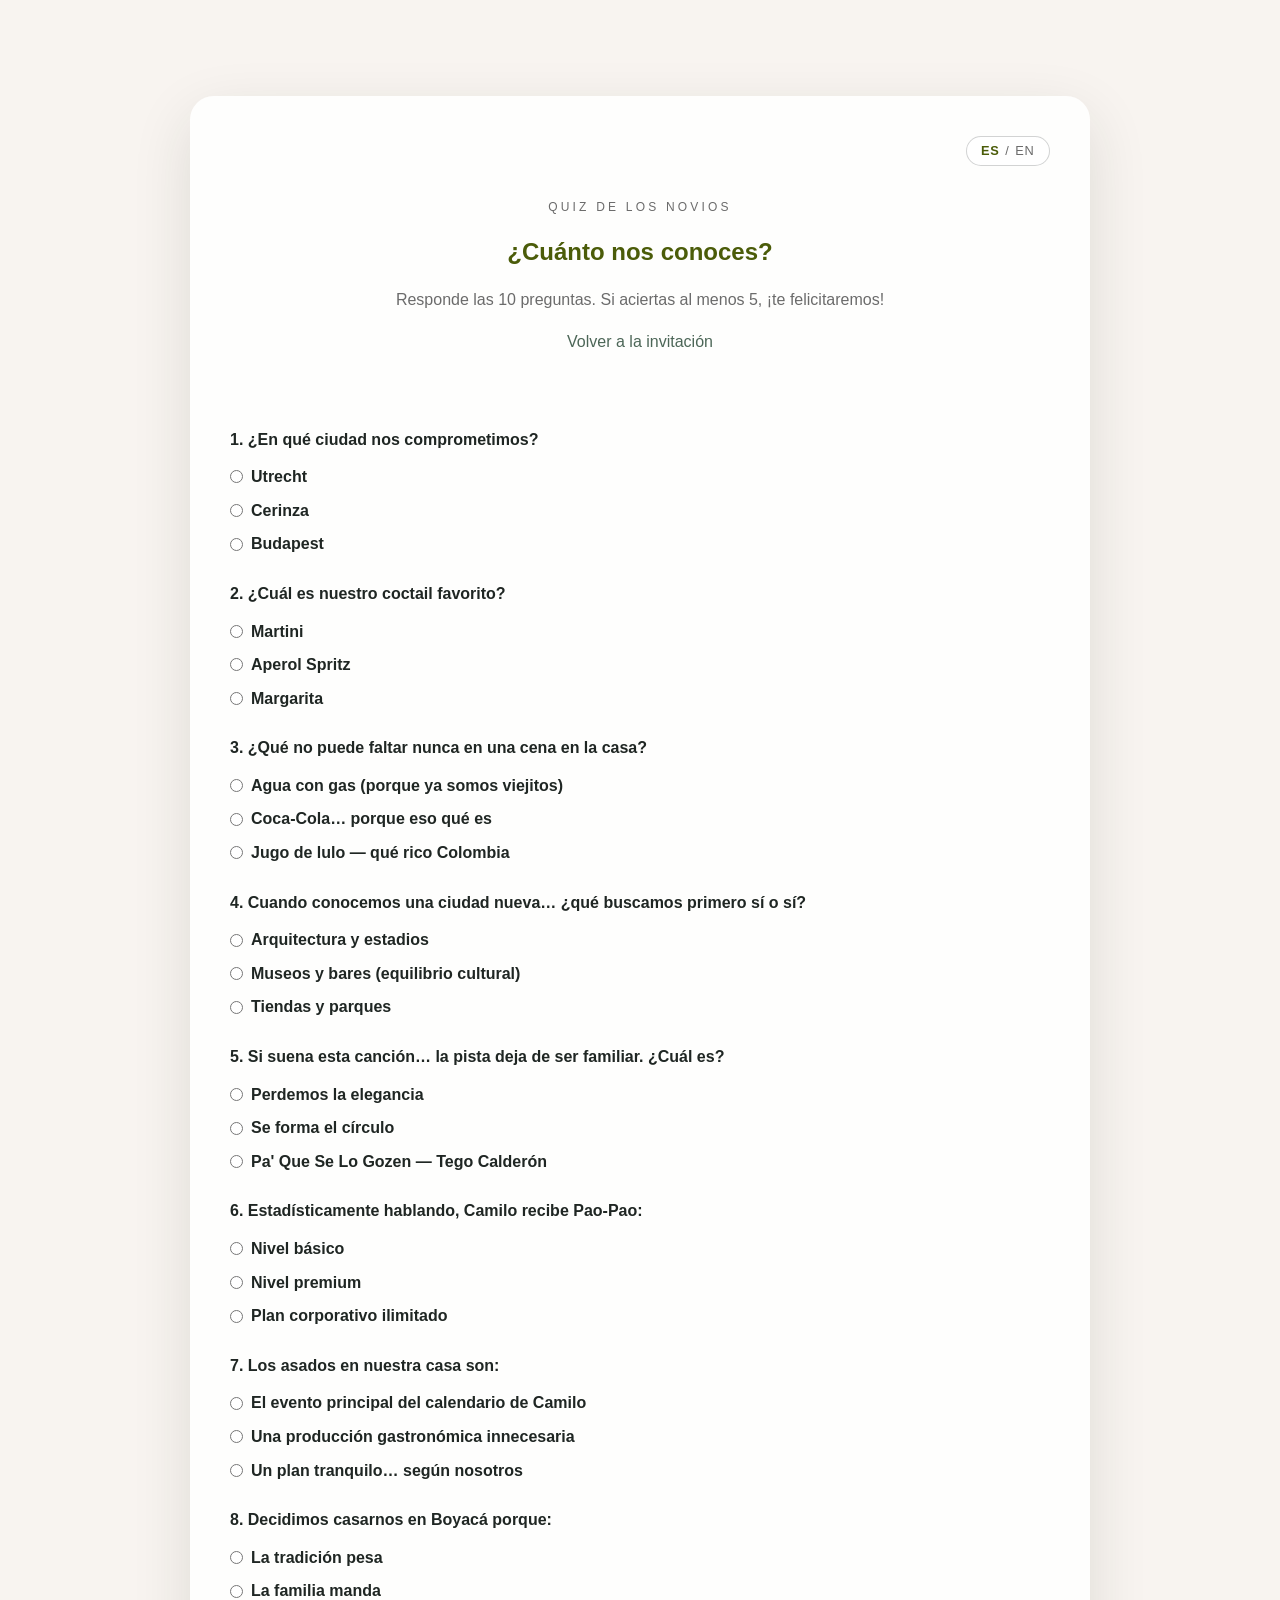
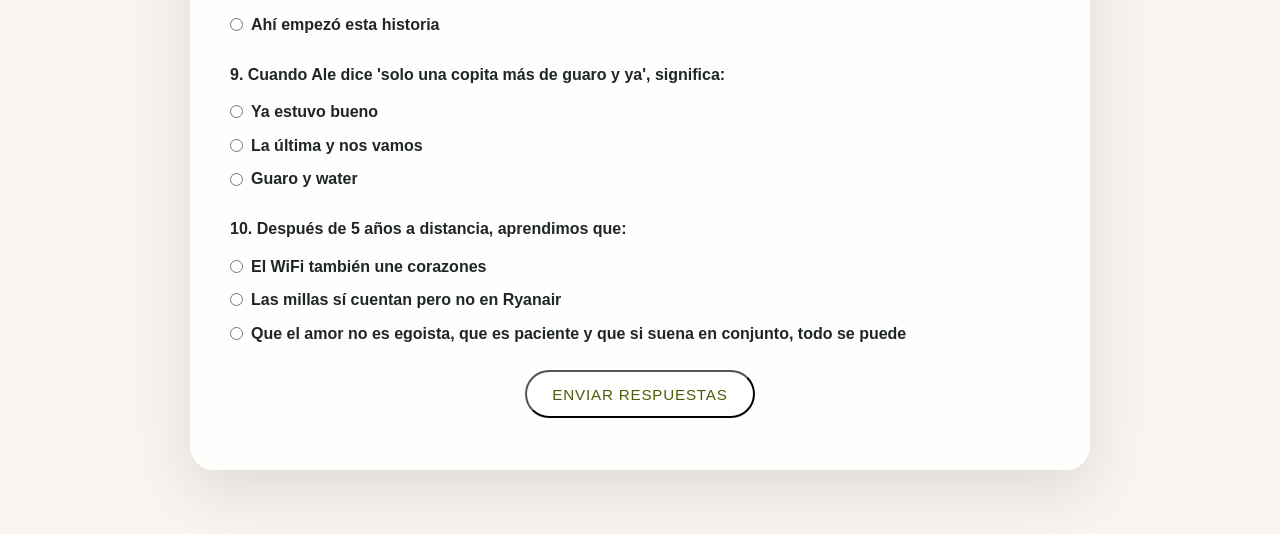
==== commit 0f4f851d: "rspv" ====
--- a/quiz.html
+++ b/quiz.html
@@ -43,7 +43,7 @@
           </div>
 
           <div class="quiz-question">
-            <label data-i18n="quiz_q2">2. ¿Cuál es nuestro plan favorito de domingo?</label>
+            <label data-i18n="quiz_q2">2. ¿Cuál es nuestro coctail favorito?</label>
             <div class="quiz-options">
               <label>
                 <input type="radio" name="q2" value="paseo" />
@@ -104,11 +104,11 @@
                 <span data-i18n="quiz_q5_a1">Solo playa</span>
               </label>
               <label>
-                <input type="radio" name="q5" value="aventura" data-correct="true" />
+                <input type="radio" name="q5" value="aventura" />
                 <span data-i18n="quiz_q5_a2">Mezclar aventura y comida local</span>
               </label>
               <label>
-                <input type="radio" name="q5" value="shopping" />
+                <input type="radio" name="q5" value="shopping"  data-correct="true" />
                 <span data-i18n="quiz_q5_a3">Ir de compras</span>
               </label>
             </div>
@@ -122,11 +122,11 @@
                 <span data-i18n="quiz_q6_a1">Canción A</span>
               </label>
               <label>
-                <input type="radio" name="q6" value="cancion2" data-correct="true" />
+                <input type="radio" name="q6" value="cancion2"/>
                 <span data-i18n="quiz_q6_a2">Canción B</span>
               </label>
               <label>
-                <input type="radio" name="q6" value="cancion3" />
+                <input type="radio" name="q6" value="cancion3"  data-correct="true"/>
                 <span data-i18n="quiz_q6_a3">Canción C</span>
               </label>
             </div>
@@ -154,7 +154,7 @@
             <label data-i18n="quiz_q8">8. ¿Cuál es nuestro snack infaltable?</label>
             <div class="quiz-options">
               <label>
-                <input type="radio" name="q8" value="chocolate" data-correct="true" />
+                <input type="radio" name="q8" value="chocolate" />
                 <span data-i18n="quiz_q8_a1">Chocolate</span>
               </label>
               <label>
@@ -162,7 +162,7 @@
                 <span data-i18n="quiz_q8_a2">Papas fritas</span>
               </label>
               <label>
-                <input type="radio" name="q8" value="galletas" />
+                <input type="radio" name="q8" value="galletas" data-correct="true"  />
                 <span data-i18n="quiz_q8_a3">Galletas</span>
               </label>
             </div>
@@ -172,7 +172,7 @@
             <label data-i18n="quiz_q9">9. ¿Cuál es nuestra bebida favorita para brindar?</label>
             <div class="quiz-options">
               <label>
-                <input type="radio" name="q9" value="vino" data-correct="true" />
+                <input type="radio" name="q9" value="vino"/>
                 <span data-i18n="quiz_q9_a1">Vino espumoso</span>
               </label>
               <label>
@@ -180,7 +180,7 @@
                 <span data-i18n="quiz_q9_a2">Cerveza</span>
               </label>
               <label>
-                <input type="radio" name="q9" value="coctel" />
+                <input type="radio" name="q9" value="coctel"  data-correct="true"  />
                 <span data-i18n="quiz_q9_a3">Cóctel tropical</span>
               </label>
             </div>
@@ -194,11 +194,11 @@
                 <span data-i18n="quiz_q10_a1">Muchísimas flores</span>
               </label>
               <label>
-                <input type="radio" name="q10" value="baile" data-correct="true" />
+                <input type="radio" name="q10" value="baile"/>
                 <span data-i18n="quiz_q10_a2">Música para bailar toda la noche</span>
               </label>
               <label>
-                <input type="radio" name="q10" value="fuegos" />
+                <input type="radio" name="q10" value="fuegos"  data-correct="true" />
                 <span data-i18n="quiz_q10_a3">Fuegos artificiales</span>
               </label>
             </div>
--- a/styles.css
+++ b/styles.css
@@ -698,6 +698,17 @@
   text-align: center;
   backdrop-filter: blur(8px);
   -webkit-backdrop-filter: blur(8px);
+  transition: padding 0.25s ease, box-shadow 0.25s ease, border-color 0.25s ease;
+}
+
+.rsvp-block.is-compact {
+  padding-top: 1.8rem;
+  padding-bottom: 1.6rem;
+}
+
+.rsvp-block.is-expanded {
+  border-color: rgba(75, 92, 9, 0.2);
+  box-shadow: 0 26px 55px rgba(0, 0, 0, 0.08);
 }
 
 .rsvp-block p {
@@ -711,6 +722,187 @@
   flex-direction: column;
   align-items: center;
   gap: 0.75rem;
+  max-height: 260px;
+  opacity: 1;
+  transform: translateY(0);
+  overflow: hidden;
+  transition: max-height 0.35s ease, opacity 0.25s ease, transform 0.35s ease, margin-top 0.35s ease;
+}
+
+.rsvp-actions.is-collapsed {
+  max-height: 0;
+  opacity: 0;
+  transform: translateY(-10px);
+  margin-top: 0;
+  pointer-events: none;
+}
+
+.rsvp-form {
+  margin-top: 1rem;
+  display: grid;
+  gap: 0.9rem;
+  text-align: left;
+}
+
+.rsvp-row {
+  display: grid;
+  gap: 0.35rem;
+}
+
+.rsvp-row label {
+  font-size: 0.85rem;
+  color: var(--charcoal);
+}
+
+.rsvp-inline {
+  display: grid;
+  gap: 0.65rem;
+}
+
+.rsvp-form input,
+.rsvp-form select,
+.rsvp-form textarea {
+  width: 100%;
+  border: 1px solid rgba(75, 92, 9, 0.24);
+  border-radius: 10px;
+  padding: 0.65rem 0.8rem;
+  background: rgba(255, 255, 255, 0.86);
+  font: inherit;
+  color: var(--text);
+}
+
+.rsvp-form textarea {
+  resize: vertical;
+}
+
+.rsvp-status {
+  min-height: 1.2rem;
+  font-size: 0.85rem;
+  margin-top: 0.2rem;
+}
+
+.rsvp-status[data-state="success"] {
+  color: #2e7d32;
+}
+
+.rsvp-status[data-state="error"] {
+  color: #a13131;
+}
+
+.rsvp-status[data-state="loading"] {
+  color: var(--muted);
+}
+
+.rsvp-details {
+  display: grid;
+  gap: 0.85rem;
+  padding: 0.9rem;
+  border: 1px solid rgba(75, 92, 9, 0.2);
+  border-radius: 12px;
+  background: rgba(255, 255, 255, 0.5);
+  max-height: 560px;
+  opacity: 1;
+  transform: translateY(0);
+  overflow: hidden;
+  transition: max-height 0.35s ease, opacity 0.25s ease, transform 0.35s ease, padding 0.3s ease, margin 0.3s ease;
+}
+
+.rsvp-details.is-collapsed {
+  max-height: 0;
+  opacity: 0;
+  transform: translateY(-10px);
+  padding-top: 0;
+  padding-bottom: 0;
+  margin: 0;
+  border-width: 0;
+  pointer-events: none;
+}
+
+.rsvp-found-name {
+  margin: 0;
+  font-size: 0.9rem;
+  color: var(--charcoal);
+}
+
+.rsvp-attendees-title {
+  margin: 0;
+  font-size: 0.9rem;
+  color: var(--charcoal);
+}
+
+.rsvp-attendees-hint {
+  margin: 0;
+  font-size: 0.82rem;
+  color: var(--muted);
+}
+
+.rsvp-attendees-list {
+  display: grid;
+  gap: 0.45rem;
+}
+
+.rsvp-attendee-option {
+  display: flex;
+  align-items: center;
+  gap: 0.45rem;
+  padding: 0.55rem 0.7rem;
+  border: 1px solid rgba(75, 92, 9, 0.2);
+  border-radius: 12px;
+  background: rgba(255, 255, 255, 0.8);
+  font-size: 0.92rem;
+  color: var(--charcoal);
+  cursor: pointer;
+  transition: border-color 0.2s ease, background-color 0.2s ease, box-shadow 0.2s ease;
+}
+
+.rsvp-attendee-option:hover {
+  border-color: rgba(75, 92, 9, 0.36);
+  background: rgba(255, 255, 255, 0.95);
+  box-shadow: 0 8px 18px rgba(31, 38, 35, 0.08);
+}
+
+.rsvp-attendee-option input {
+  appearance: none;
+  -webkit-appearance: none;
+  width: 1.1rem;
+  height: 1.1rem;
+  margin: 0;
+  border: 1.5px solid rgba(75, 92, 9, 0.45);
+  border-radius: 6px;
+  background: #fff;
+  display: grid;
+  place-content: center;
+  cursor: pointer;
+  transition: border-color 0.2s ease, background-color 0.2s ease, transform 0.15s ease;
+}
+
+.rsvp-attendee-option input::after {
+  content: "";
+  width: 0.58rem;
+  height: 0.58rem;
+  border-radius: 3px;
+  transform: scale(0);
+  transition: transform 0.15s ease;
+  background: rgba(75, 92, 9, 1);
+}
+
+.rsvp-attendee-option input:checked {
+  border-color: rgba(75, 92, 9, 1);
+  background: rgba(240, 246, 238, 1);
+}
+
+.rsvp-attendee-option input:checked::after {
+  transform: scale(1);
+}
+
+.rsvp-attendee-option:has(input:checked) {
+  border-color: rgba(75, 92, 9, 0.45);
+  background: rgba(242, 248, 239, 1);
+}
+
+.rsvp-attendee-option input:focus-visible {
+  outline: none;
+  box-shadow: 0 0 0 3px rgba(75, 92, 9, 0.2);
 }
 
 .rsvp-button {
@@ -734,6 +926,11 @@
   .rsvp-actions {
     flex-direction: row;
     justify-content: center;
+  }
+
+  .rsvp-inline {
+    grid-template-columns: 1fr auto;
+    align-items: end;
   }
 }
 
